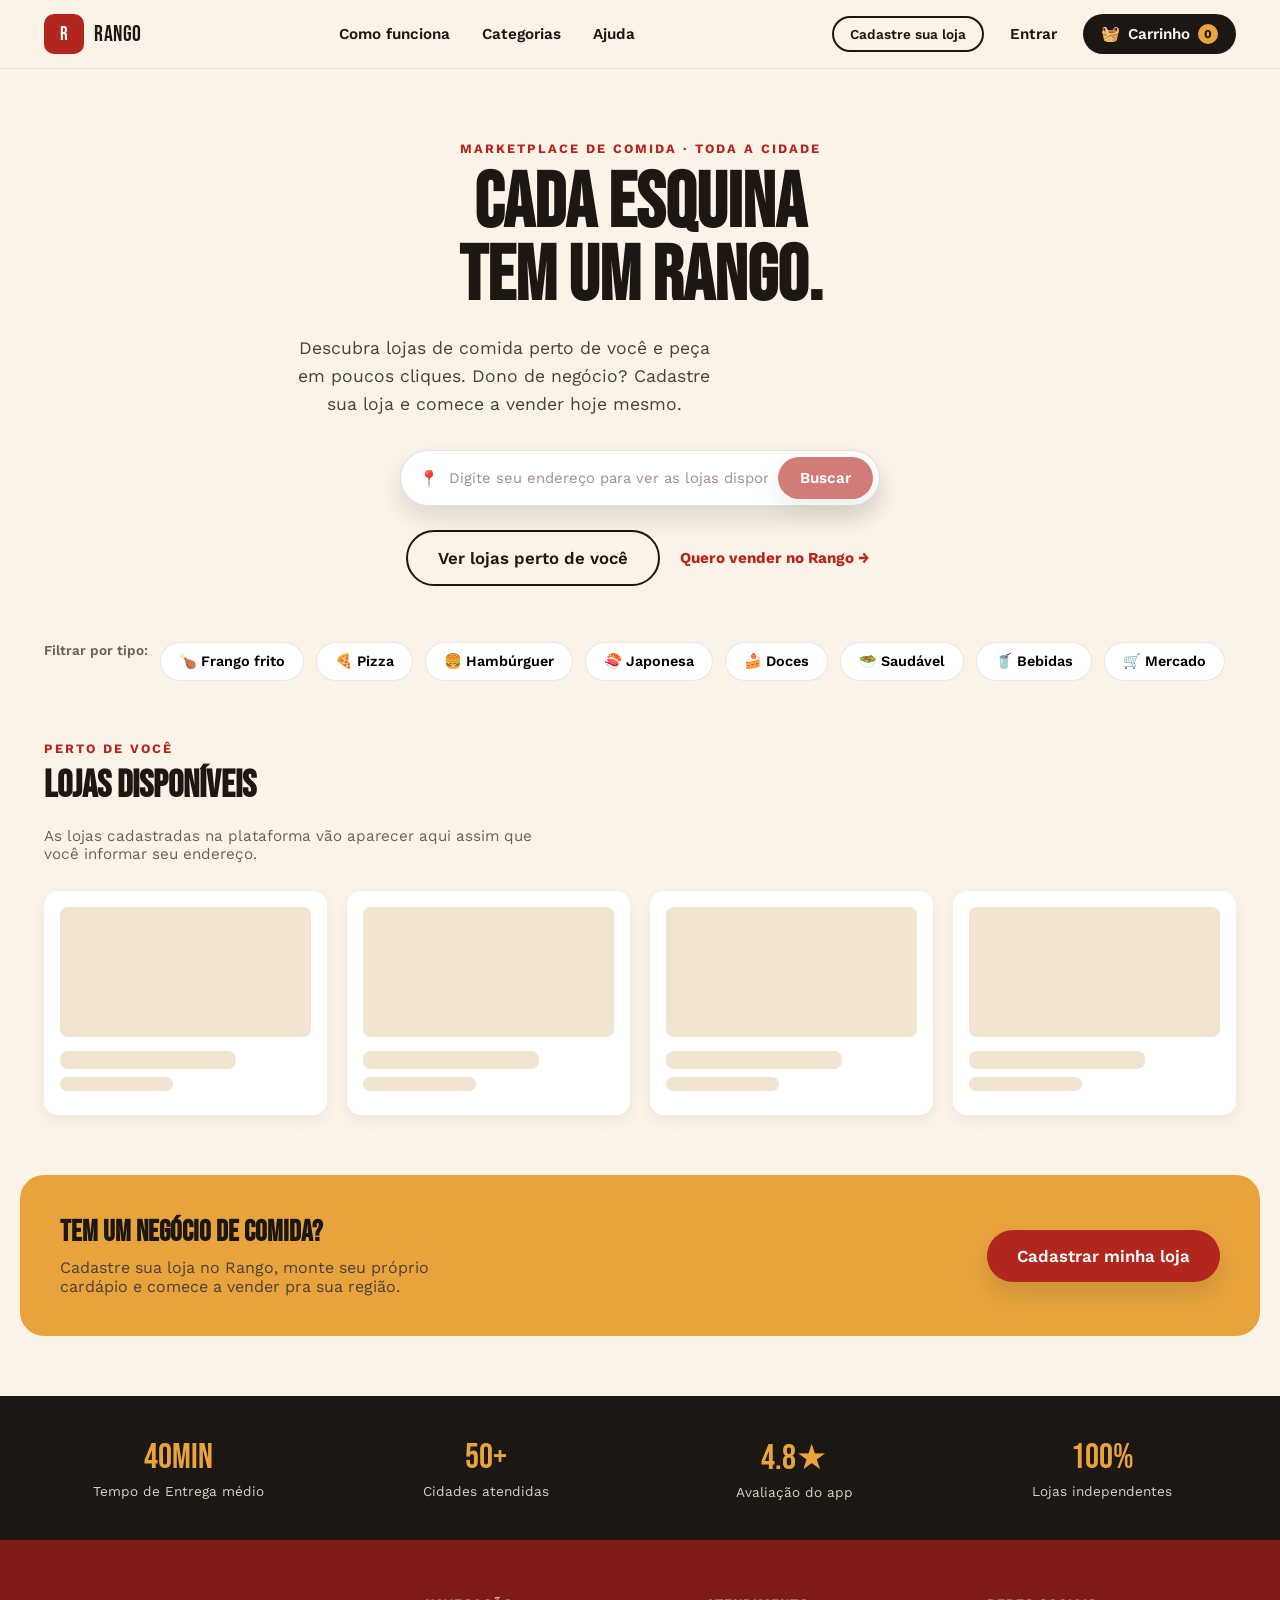
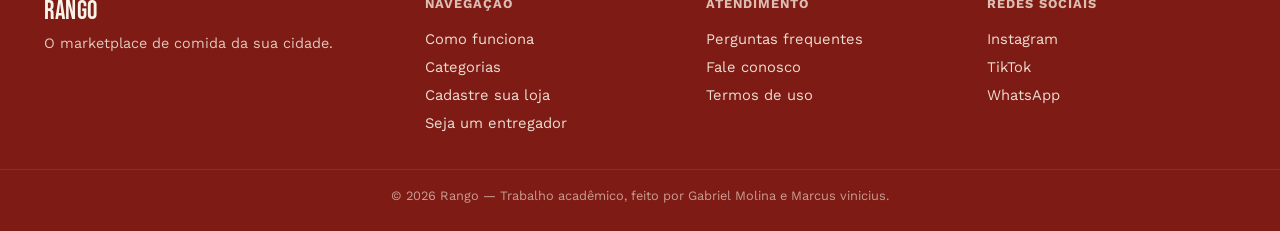
==== index.html @ 224cf286 "Rango é um nome terrivel" ====
<!DOCTYPE html>
<html lang="pt-BR">
<head>
<meta charset="UTF-8">
<meta name="viewport" content="width=device-width, initial-scale=1.0">
<title>Rango | Peça de qualquer loja perto de você</title>
<link rel="preconnect" href="https://fonts.googleapis.com">
<link href="https://fonts.googleapis.com/css2?family=Bebas+Neue&family=Work+Sans:wght@400;500;600;700&display=swap" rel="stylesheet">
<link rel="stylesheet" href="style.css">
</head>
<body>

  <!-- ===================== HEADER ===================== -->
  <header class="header">
    <div class="header__inner">
      <a href="#" class="logo" id="btn-logo">
        <span class="logo__mark">R</span>
        <span class="logo__text">Rango</span>
      </a>

      <nav class="nav" aria-label="Navegação principal">
        <a href="#" class="nav__link" id="btn-como-funciona">Como funciona</a>
        <a href="#" class="nav__link" id="btn-categorias">Categorias</a>
        <a href="#" class="nav__link" id="btn-ajuda">Ajuda</a>
      </nav>

      <div class="header__actions">
        <a href="#" class="btn btn--outline btn--sm" id="btn-cadastrar-loja">Cadastre sua loja</a>
        <button type="button" class="btn btn--ghost" id="btn-login">Entrar</button>
        <button type="button" class="btn btn--cart" id="btn-carrinho">
          <span class="btn__cart-icon" aria-hidden="true">🧺</span>
          Carrinho
          <span class="btn__badge" id="carrinho-contador">0</span>
        </button>
      </div>

      <button type="button" class="hamburger" id="btn-menu-mobile" aria-label="Abrir menu">
        <span></span><span></span><span></span>
      </button>
    </div>
  </header>

  <!-- ===================== HERO ===================== -->
  <main>
    <section class="hero">
      <div class="hero__content">
        <p class="hero__eyebrow">Marketplace de comida · Toda a cidade</p>
        <h1 class="hero__title">CADA ESQUINA<br>TEM UM RANGO.</h1>
        <p class="hero__subtitle">
          Descubra lojas de comida perto de você e peça em poucos cliques.
          Dono de negócio? Cadastre sua loja e comece a vender hoje mesmo.
        </p>

        <form class="hero__search" role="search" onsubmit="return false;">
          <span class="hero__search-icon" aria-hidden="true">📍</span>
          <input
            type="text"
            id="input-endereco"
            class="hero__search-input"
            placeholder="Digite seu endereço para ver as lojas disponíveis"
            disabled
          >
          <button type="button" class="btn btn--primary" id="btn-buscar-endereco" disabled>Buscar</button>
        </form>

        <div class="hero__cta">
          <button type="button" class="btn btn--outline btn--lg" id="btn-ver-lojas">
            Ver lojas perto de você
          </button>
          <a href="#" class="btn btn--text" id="btn-quero-vender">
            Quero vender no Rango →
          </a>
        </div>
      </div>
    </section>

    <!-- ===================== CATEGORIAS ===================== -->
    <section class="categorias">
      <p class="categorias__label">Filtrar por tipo:</p>
      <div class="categorias__lista">
        <button type="button" class="chip" id="cat-frango">🍗 Frango frito</button>
        <button type="button" class="chip" id="cat-pizza">🍕 Pizza</button>
        <button type="button" class="chip" id="cat-hamburguer">🍔 Hambúrguer</button>
        <button type="button" class="chip" id="cat-japonesa">🍣 Japonesa</button>
        <button type="button" class="chip" id="cat-doces">🍰 Doces</button>
        <button type="button" class="chip" id="cat-saudavel">🥗 Saudável</button>
        <button type="button" class="chip" id="cat-bebidas">🥤 Bebidas</button>
        <button type="button" class="chip" id="cat-mercado">🛒 Mercado</button>
      </div>
    </section>

    <!-- ===================== LOJAS (estado dinâmico) ===================== -->
    <section class="lojas">
      <div class="lojas__header">
        <p class="section-eyebrow">Perto de você</p>
        <h2 class="section-title">Lojas disponíveis</h2>
        <p class="lojas__hint">
          As lojas cadastradas na plataforma vão aparecer aqui assim que
          você informar seu endereço.
        </p>
      </div>

      <div class="lojas__grid" id="lista-lojas">
        <!-- Card placeholder 1 (skeleton) -->
        <div class="loja-card loja-card--skeleton" aria-hidden="true">
          <div class="skeleton skeleton--imagem"></div>
          <div class="skeleton skeleton--linha skeleton--titulo"></div>
          <div class="skeleton skeleton--linha skeleton--curta"></div>
        </div>
        <!-- Card placeholder 2 (skeleton) -->
        <div class="loja-card loja-card--skeleton" aria-hidden="true">
          <div class="skeleton skeleton--imagem"></div>
          <div class="skeleton skeleton--linha skeleton--titulo"></div>
          <div class="skeleton skeleton--linha skeleton--curta"></div>
        </div>
        <!-- Card placeholder 3 (skeleton) -->
        <div class="loja-card loja-card--skeleton" aria-hidden="true">
          <div class="skeleton skeleton--imagem"></div>
          <div class="skeleton skeleton--linha skeleton--titulo"></div>
          <div class="skeleton skeleton--linha skeleton--curta"></div>
        </div>
        <!-- Card placeholder 4 (skeleton) -->
        <div class="loja-card loja-card--skeleton" aria-hidden="true">
          <div class="skeleton skeleton--imagem"></div>
          <div class="skeleton skeleton--linha skeleton--titulo"></div>
          <div class="skeleton skeleton--linha skeleton--curta"></div>
        </div>
      </div>
    </section>

    <!-- ===================== CTA VENDEDOR ===================== -->
    <section class="cta-vendedor">
      <div class="cta-vendedor__texto">
        <h2>Tem um negócio de comida?</h2>
        <p>Cadastre sua loja no Rango, monte seu próprio cardápio e comece a vender pra sua região.</p>
      </div>
      <button type="button" class="btn btn--primary btn--lg" id="btn-cadastrar-loja-cta">
        Cadastrar minha loja
      </button>
    </section>

    <!-- ===================== FAIXA DA PLATAFORMA ===================== -->
    <section class="faixa">
      <div class="faixa__item">
        <span class="faixa__num">40min</span>
        <span class="faixa__label">Tempo de Entrega médio</span>
      </div>
      <div class="faixa__item">
        <span class="faixa__num">50+</span>
        <span class="faixa__label">Cidades atendidas</span>
      </div>
      <div class="faixa__item">
        <span class="faixa__num">4.8★</span>
        <span class="faixa__label">Avaliação do app</span>
      </div>
      <div class="faixa__item">
        <span class="faixa__num">100%</span>
        <span class="faixa__label">Lojas independentes</span>
      </div>
    </section>
  </main>

  <!-- ===================== FOOTER ===================== -->
  <footer class="footer">
    <div class="footer__inner">
      <div class="footer__brand">
        <span class="logo__text logo__text--light">Rango</span>
        <p>O marketplace de comida da sua cidade.</p>
      </div>

      <div class="footer__col">
        <h4>Navegação</h4>
        <a href="#" id="footer-como-funciona">Como funciona</a>
        <a href="#" id="footer-categorias">Categorias</a>
        <a href="#" id="footer-cadastrar-loja">Cadastre sua loja</a>
        <a href="#" id="footer-entregador">Seja um entregador</a>
      </div>

      <div class="footer__col">
        <h4>Atendimento</h4>
        <a href="#" id="footer-faq">Perguntas frequentes</a>
        <a href="#" id="footer-contato">Fale conosco</a>
        <a href="#" id="footer-termos">Termos de uso</a>
      </div>

      <div class="footer__col">
        <h4>Redes sociais</h4>
        <a href="#" id="footer-instagram">Instagram</a>
        <a href="#" id="footer-tiktok">TikTok</a>
        <a href="#" id="footer-whatsapp">WhatsApp</a>
      </div>
    </div>
    <p class="footer__copy">© 2026 Rango — Trabalho acadêmico, feito por Gabriel Molina e Marcus vinicius.</p>
  </footer>
</body>
</html>
---- style.css ----
/* =========================================================
   FRANGO REAL — TELA INICIAL
   Tokens de marca
   ========================================================= */
:root{
  --vermelho: #B3261E;
  --vermelho-escuro: #7E1B15;
  --mostarda: #E8A33D;
  --carvao: #1C1712;
  --creme: #FBF3E7;
  --creme-escuro: #F1E4D0;
  --verde: #4A5D3A;
  --branco: #FFFFFF;

  --display: 'Bebas Neue', 'Arial Narrow', sans-serif;
  --corpo: 'Work Sans', 'Segoe UI', sans-serif;

  --radius: 14px;
  --sombra: 0 12px 24px rgba(28,23,18,0.12);
}

*{ box-sizing: border-box; }

html{ scroll-behavior: smooth; }

body{
  margin: 0;
  font-family: var(--corpo);
  background: var(--creme);
  color: var(--carvao);
  -webkit-font-smoothing: antialiased;
}

a{ text-decoration: none; color: inherit; }

button{ font-family: inherit; cursor: pointer; border: none; }

:focus-visible{
  outline: 3px solid var(--mostarda);
  outline-offset: 2px;
}

/* =========================================================
   BOTÕES (todos sem comportamento — só estilo)
   ========================================================= */
.btn{
  display: inline-flex;
  align-items: center;
  gap: 8px;
  padding: 12px 22px;
  border-radius: 999px;
  font-weight: 600;
  font-size: 0.95rem;
  transition: transform .15s ease, box-shadow .15s ease, background .15s ease;
  white-space: nowrap;
}
.btn:hover{ transform: translateY(-2px); }

.btn--primary{ background: var(--vermelho); color: var(--branco); box-shadow: var(--sombra); }
.btn--primary:hover{ background: var(--vermelho-escuro); }

.btn--outline{ background: transparent; color: var(--carvao); border: 2px solid var(--carvao); }
.btn--outline:hover{ background: var(--carvao); color: var(--creme); }

.btn--ghost{ background: transparent; color: var(--carvao); padding: 10px 16px; }
.btn--ghost:hover{ background: var(--creme-escuro); }

.btn--cart{
  background: var(--carvao);
  color: var(--creme);
  padding: 10px 18px;
  position: relative;
}
.btn--cart:hover{ background: #322A22; }

.btn--lg{ padding: 16px 30px; font-size: 1.05rem; }
.btn--sm{ padding: 8px 16px; font-size: 0.85rem; }

.btn__badge{
  background: var(--mostarda);
  color: var(--carvao);
  font-size: 0.75rem;
  font-weight: 700;
  min-width: 20px;
  height: 20px;
  border-radius: 50%;
  display: inline-flex;
  align-items: center;
  justify-content: center;
  padding: 0 4px;
}

/* =========================================================
   HEADER
   ========================================================= */
.header{
  position: sticky;
  top: 0;
  z-index: 50;
  background: var(--creme);
  border-bottom: 1px solid rgba(28,23,18,0.08);
}

.header__inner{
  max-width: 1240px;
  margin: 0 auto;
  padding: 14px 24px;
  display: flex;
  align-items: center;
  gap: 32px;
}

.logo{ display: flex; align-items: center; gap: 10px; }

.logo__mark{
  background: var(--vermelho);
  color: var(--branco);
  font-family: var(--display);
  font-size: 1.2rem;
  letter-spacing: 1px;
  width: 40px;
  height: 40px;
  border-radius: 10px;
  display: flex;
  align-items: center;
  justify-content: center;
}

.logo__text{
  font-family: var(--display);
  font-size: 1.4rem;
  letter-spacing: 0.5px;
  color: var(--carvao);
}
.logo__text strong{ color: var(--vermelho); font-weight: normal; }
.logo__text--light{ color: var(--creme); font-size: 1.6rem; }
.logo__text--light strong{ color: var(--mostarda); }

.nav{
  display: flex;
  align-items: center;
  gap: 28px;
  margin: 0 auto;
}

.nav__link{
  font-weight: 600;
  font-size: 0.95rem;
  color: var(--carvao);
  position: relative;
  padding: 6px 2px;
}
.nav__link::after{
  content: '';
  position: absolute;
  left: 0; bottom: 0;
  width: 0%;
  height: 2px;
  background: var(--vermelho);
  transition: width .2s ease;
}
.nav__link:hover::after{ width: 100%; }

.header__actions{ display: flex; align-items: center; gap: 10px; }

.hamburger{
  display: none;
  flex-direction: column;
  gap: 5px;
  background: transparent;
  padding: 6px;
}
.hamburger span{
  width: 24px;
  height: 2px;
  background: var(--carvao);
  border-radius: 2px;
}

/* =========================================================
   HERO
   ========================================================= */
.hero{
  max-width: 760px;
  margin: 0 auto;
  padding: 72px 24px 48px;
  text-align: center;
}

.hero__eyebrow,
.hero__title,
.hero__subtitle{ text-align: center; }

.hero__search{ margin-left: auto; margin-right: auto; }

.hero__eyebrow{
  text-transform: uppercase;
  letter-spacing: 2px;
  font-size: 0.8rem;
  font-weight: 700;
  color: var(--vermelho);
  margin: 0 0 12px;
}

.hero__title{
  font-family: var(--display);
  font-size: clamp(3.2rem, 6vw, 5.5rem);
  line-height: 0.95;
  margin: 0 0 20px;
  color: var(--carvao);
}

.hero__subtitle{
  font-size: 1.1rem;
  line-height: 1.6;
  color: #4A4038;
  max-width: 440px;
  margin: 0 0 32px;
}

.hero__cta{ display: flex; gap: 14px; flex-wrap: wrap; justify-content: center; }

/* =========================================================
   CATEGORIAS (chips)
   ========================================================= */
.categorias{
  max-width: 1240px;
  margin: 0 auto;
  padding: 8px 24px 40px;
  display: flex;
  gap: 12px;
  flex-wrap: wrap;
}

.chip{
  background: var(--branco);
  border: 1px solid rgba(28,23,18,0.1);
  padding: 10px 18px;
  border-radius: 999px;
  font-weight: 600;
  font-size: 0.9rem;
  transition: background .15s ease, border-color .15s ease;
}
.chip:hover{ background: var(--creme-escuro); border-color: var(--vermelho); }

/* =========================================================
   DESTAQUES / CARDS
   ========================================================= */
.destaques{
  max-width: 1240px;
  margin: 0 auto;
  padding: 20px 24px 60px;
}

.section-eyebrow{
  text-transform: uppercase;
  letter-spacing: 2px;
  font-size: 0.8rem;
  font-weight: 700;
  color: var(--vermelho);
  margin: 0 0 6px;
}

.section-title{
  font-family: var(--display);
  font-size: 2.4rem;
  margin: 0 0 28px;
}

.cards{
  display: grid;
  grid-template-columns: repeat(4, 1fr);
  gap: 20px;
}

.card{
  background: var(--branco);
  border-radius: var(--radius);
  padding: 18px;
  position: relative;
  box-shadow: 0 6px 16px rgba(28,23,18,0.06);
  display: flex;
  flex-direction: column;
}

.card__tag{
  position: absolute;
  top: 14px;
  left: 14px;
  background: var(--carvao);
  color: var(--creme);
  font-size: 0.7rem;
  font-weight: 700;
  text-transform: uppercase;
  letter-spacing: 0.5px;
  padding: 5px 10px;
  border-radius: 6px;
  transform: rotate(-4deg);
  z-index: 2;
}
.card__tag--promo{ background: var(--vermelho); }

.card__image{
  height: 150px;
  border-radius: 10px;
  margin-bottom: 14px;
  background-size: cover;
  background-position: center;
}
.card__image--balde{ background: radial-gradient(circle at 30% 30%, var(--mostarda), var(--vermelho) 70%); }
.card__image--combo{ background: radial-gradient(circle at 60% 40%, #F5C877, var(--vermelho-escuro) 75%); }
.card__image--sanduiche{ background: radial-gradient(circle at 40% 50%, #F0B25E, var(--carvao) 85%); }
.card__image--acompanhamento{ background: radial-gradient(circle at 50% 40%, #FFE3A8, var(--verde) 85%); }

.card__title{
  font-family: var(--display);
  font-size: 1.25rem;
  letter-spacing: 0.3px;
  margin: 0 0 6px;
}

.card__desc{
  font-size: 0.88rem;
  color: #5A4F45;
  line-height: 1.5;
  margin: 0 0 16px;
  flex-grow: 1;
}

.card__footer{
  display: flex;
  align-items: center;
  justify-content: space-between;
}

.price{
  font-family: var(--display);
  font-size: 1.5rem;
  color: var(--vermelho);
}
.price small{ font-size: 0.9rem; }

/* =========================================================
   FAIXA DE CONFIANÇA
   ========================================================= */
.faixa{
  background: var(--carvao);
  color: var(--creme);
  display: grid;
  grid-template-columns: repeat(4, 1fr);
  text-align: center;
  padding: 40px 24px;
}

.faixa__item{ display: flex; flex-direction: column; gap: 4px; }

.faixa__num{
  font-family: var(--display);
  font-size: 2.2rem;
  color: var(--mostarda);
}

.faixa__label{
  font-size: 0.85rem;
  opacity: 0.85;
}

/* =========================================================
   FOOTER
   ========================================================= */
.footer{ background: var(--vermelho-escuro); color: var(--creme); }

.footer__inner{
  max-width: 1240px;
  margin: 0 auto;
  padding: 56px 24px 32px;
  display: grid;
  grid-template-columns: 1.4fr 1fr 1fr 1fr;
  gap: 32px;
}

.footer__brand p{ opacity: 0.8; margin-top: 8px; font-size: 0.9rem; }

.footer__col h4{
  text-transform: uppercase;
  font-size: 0.8rem;
  letter-spacing: 1px;
  opacity: 0.75;
  margin: 0 0 14px;
}

.footer__col a{
  display: block;
  font-size: 0.92rem;
  padding: 5px 0;
  opacity: 0.9;
}
.footer__col a:hover{ opacity: 1; text-decoration: underline; }

.footer__copy{
  text-align: center;
  font-size: 0.8rem;
  opacity: 0.6;
  padding: 18px 24px 28px;
  margin: 0;
  border-top: 1px solid rgba(251,243,231,0.15);
}

/* =========================================================
   RESPONSIVO
   ========================================================= */
@media (max-width: 900px){
  .nav, .header__actions{ display: none; }
  .hamburger{ display: flex; }

  .hero{ grid-template-columns: 1fr; text-align: center; }
  .hero__subtitle{ margin-left: auto; margin-right: auto; }
  .hero__cta{ justify-content: center; }

  .cards{ grid-template-columns: repeat(2, 1fr); }
  .faixa{ grid-template-columns: repeat(2, 1fr); gap: 24px; }
  .footer__inner{ grid-template-columns: 1fr 1fr; }
}

@media (max-width: 520px){
  .cards{ grid-template-columns: 1fr; }
  .footer__inner{ grid-template-columns: 1fr; }
}

@media (prefers-reduced-motion: reduce){
  *{ transition: none !important; scroll-behavior: auto !important; }
}

/* =========================================================
   ATUALIZAÇÃO — VERSÃO MARKETPLACE (sem produtos fixos)
   ========================================================= */

.btn--text{
  background: transparent;
  color: var(--vermelho);
  padding: 12px 6px;
  font-weight: 700;
}
.btn--text:hover{ text-decoration: underline; transform: none; }

/* Busca de endereço no hero */
.hero__search{
  display: flex;
  align-items: center;
  gap: 10px;
  background: var(--branco);
  border: 1px solid rgba(28,23,18,0.12);
  border-radius: 999px;
  padding: 6px 6px 6px 18px;
  max-width: 480px;
  margin-bottom: 24px;
  box-shadow: var(--sombra);
}
.hero__search-icon{ font-size: 1rem; }
.hero__search-input{
  flex: 1;
  border: none;
  outline: none;
  font-family: var(--corpo);
  font-size: 0.92rem;
  padding: 10px 0;
  background: transparent;
  color: var(--carvao);
}
.hero__search-input::placeholder{ color: #9C8F80; }
.hero__search-input:disabled{ cursor: not-allowed; }
.hero__search .btn:disabled{ opacity: 0.6; cursor: not-allowed; }
.hero__search .btn:disabled:hover{ transform: none; background: var(--vermelho); }

/* Categorias com legenda */
.categorias__label{
  font-size: 0.85rem;
  font-weight: 600;
  color: #6B5F52;
  margin: 0 0 12px;
}
.categorias__lista{ display: flex; gap: 12px; flex-wrap: wrap; }

/* Seção de lojas */
.lojas{
  max-width: 1240px;
  margin: 0 auto;
  padding: 20px 24px 60px;
}
.lojas__hint{
  font-size: 0.95rem;
  color: #6B5F52;
  margin: -10px 0 28px;
  max-width: 520px;
}

.lojas__grid{
  display: grid;
  grid-template-columns: repeat(4, 1fr);
  gap: 20px;
}

/* Card de loja — estado esqueleto (nenhuma loja cadastrada ainda) */
.loja-card{
  background: var(--branco);
  border-radius: var(--radius);
  padding: 16px;
  box-shadow: 0 6px 16px rgba(28,23,18,0.06);
}

.skeleton{
  background: linear-gradient(90deg, var(--creme-escuro) 25%, #E9DCC6 37%, var(--creme-escuro) 63%);
  background-size: 400% 100%;
  animation: shimmer 2.2s ease infinite;
  border-radius: 8px;
}
.skeleton--imagem{ height: 130px; margin-bottom: 14px; }
.skeleton--linha{ height: 14px; margin-bottom: 8px; }
.skeleton--titulo{ width: 70%; height: 18px; }
.skeleton--curta{ width: 45%; }

@keyframes shimmer{
  0%{ background-position: 100% 0; }
  100%{ background-position: -100% 0; }
}

/* CTA para quem quer vender */
.cta-vendedor{
  max-width: 1240px;
  margin: 0 auto 60px;
  padding: 40px;
  background: var(--mostarda);
  border-radius: 24px;
  display: flex;
  align-items: center;
  justify-content: space-between;
  gap: 24px;
  flex-wrap: wrap;
}
.cta-vendedor__texto h2{
  font-family: var(--display);
  font-size: 1.8rem;
  margin: 0 0 8px;
  color: var(--carvao);
}
.cta-vendedor__texto p{
  margin: 0;
  color: #4A4038;
  max-width: 420px;
}

@media (max-width: 900px){
  .lojas__grid{ grid-template-columns: repeat(2, 1fr); }
  .cta-vendedor{ flex-direction: column; text-align: center; }
}
@media (max-width: 520px){
  .lojas__grid{ grid-template-columns: 1fr; }
}
@media (prefers-reduced-motion: reduce){
  .skeleton{ animation: none; }
}
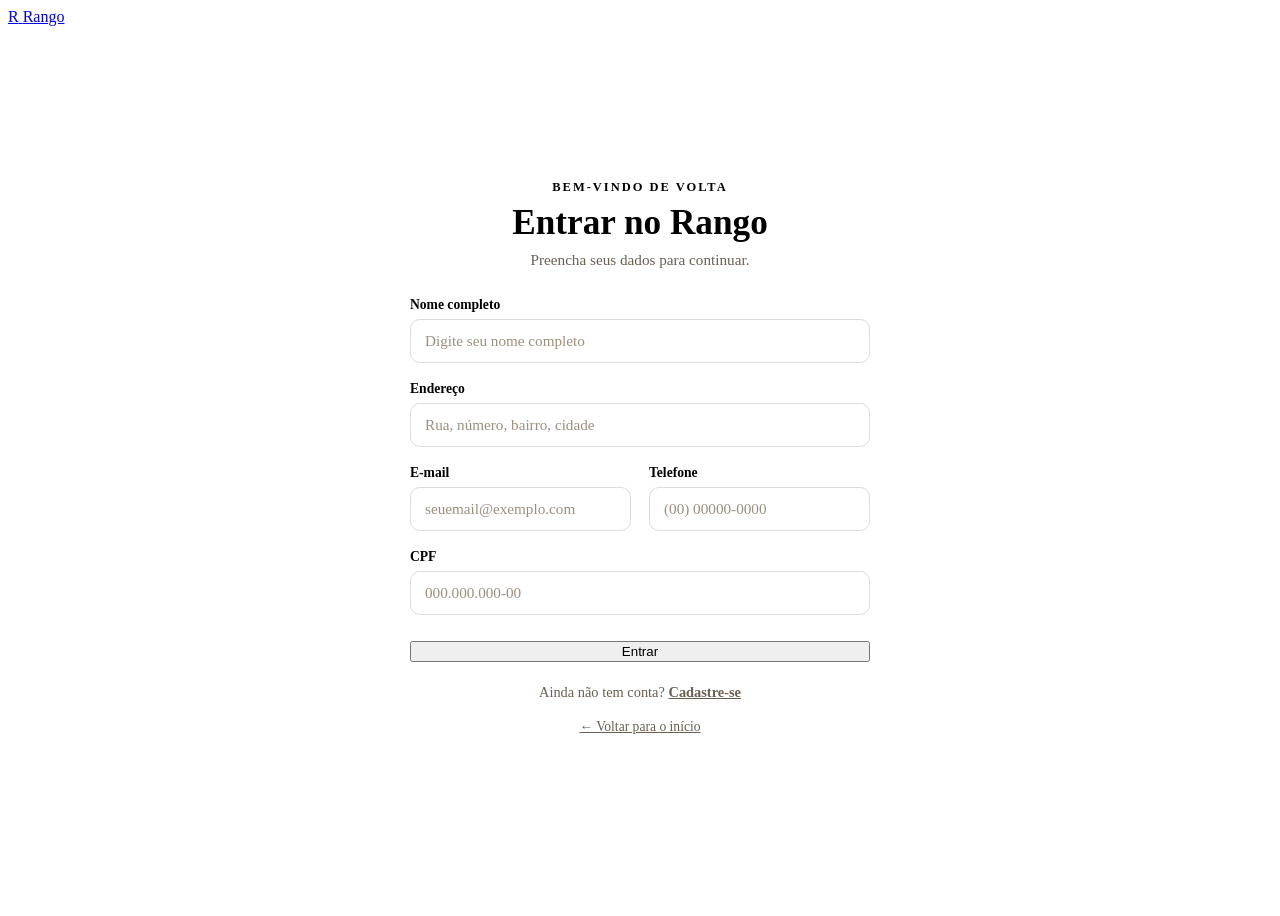
==== commit ef80f17d: "login html" ====
--- a/index.html
+++ b/index.html
@@ -3,194 +3,113 @@
 <head>
 <meta charset="UTF-8">
 <meta name="viewport" content="width=device-width, initial-scale=1.0">
-<title>Rango | Peça de qualquer loja perto de você</title>
+<title>Entrar | Rango</title>
 <link rel="preconnect" href="https://fonts.googleapis.com">
 <link href="https://fonts.googleapis.com/css2?family=Bebas+Neue&family=Work+Sans:wght@400;500;600;700&display=swap" rel="stylesheet">
 <link rel="stylesheet" href="style.css">
+<link rel="stylesheet" href="Login-style.css">
 </head>
-<body>
+<body class="login-body">
 
-  <!-- ===================== HEADER ===================== -->
+  <!-- ===================== HEADER SIMPLES ===================== -->
   <header class="header">
     <div class="header__inner">
-      <a href="#" class="logo" id="btn-logo">
+      <a href="index.html" class="logo" id="btn-logo">
         <span class="logo__mark">R</span>
         <span class="logo__text">Rango</span>
       </a>
-
-      <nav class="nav" aria-label="Navegação principal">
-        <a href="#" class="nav__link" id="btn-como-funciona">Como funciona</a>
-        <a href="#" class="nav__link" id="btn-categorias">Categorias</a>
-        <a href="#" class="nav__link" id="btn-ajuda">Ajuda</a>
-      </nav>
-
-      <div class="header__actions">
-        <a href="#" class="btn btn--outline btn--sm" id="btn-cadastrar-loja">Cadastre sua loja</a>
-        <button type="button" class="btn btn--ghost" id="btn-login">Entrar</button>
-        <button type="button" class="btn btn--cart" id="btn-carrinho">
-          <span class="btn__cart-icon" aria-hidden="true">🧺</span>
-          Carrinho
-          <span class="btn__badge" id="carrinho-contador">0</span>
-        </button>
-      </div>
-
-      <button type="button" class="hamburger" id="btn-menu-mobile" aria-label="Abrir menu">
-        <span></span><span></span><span></span>
-      </button>
     </div>
   </header>
 
-  <!-- ===================== HERO ===================== -->
-  <main>
-    <section class="hero">
-      <div class="hero__content">
-        <p class="hero__eyebrow">Marketplace de comida · Toda a cidade</p>
-        <h1 class="hero__title">CADA ESQUINA<br>TEM UM RANGO.</h1>
-        <p class="hero__subtitle">
-          Descubra lojas de comida perto de você e peça em poucos cliques.
-          Dono de negócio? Cadastre sua loja e comece a vender hoje mesmo.
-        </p>
+  <!-- ===================== LOGIN ===================== -->
+  <main class="login-main">
+    <section class="login-card">
+      <p class="login-card__eyebrow">Bem-vindo de volta</p>
+      <h1 class="login-card__title">Entrar no Rango</h1>
+      <p class="login-card__subtitle">Preencha seus dados para continuar.</p>
 
-        <form class="hero__search" role="search" onsubmit="return false;">
-          <span class="hero__search-icon" aria-hidden="true">📍</span>
+      <form class="login-form" id="form-login" action="#" method="get">
+
+        <div class="login-form__group">
+          <label for="input-nome">Nome completo</label>
+          <input
+            type="text"
+            id="input-nome"
+            name="nome"
+            placeholder="Digite seu nome completo"
+            autocomplete="name"
+          >
+        </div>
+
+        <div class="login-form__group">
+          <label for="input-endereco">Endereço</label>
           <input
             type="text"
             id="input-endereco"
-            class="hero__search-input"
-            placeholder="Digite seu endereço para ver as lojas disponíveis"
-            disabled
+            name="endereco"
+            placeholder="Rua, número, bairro, cidade"
+            autocomplete="street-address"
           >
-          <button type="button" class="btn btn--primary" id="btn-buscar-endereco" disabled>Buscar</button>
-        </form>
+        </div>
 
-        <div class="hero__cta">
-          <button type="button" class="btn btn--outline btn--lg" id="btn-ver-lojas">
-            Ver lojas perto de você
-          </button>
-          <a href="#" class="btn btn--text" id="btn-quero-vender">
-            Quero vender no Rango →
-          </a>
+        <div class="login-form__row">
+          <div class="login-form__group">
+            <label for="input-email">E-mail</label>
+            <input
+              type="email"
+              id="input-email"
+              name="email"
+              placeholder="seuemail@exemplo.com"
+              autocomplete="email"
+            >
+          </div>
+
+          <div class="login-form__group">
+            <label for="input-telefone">Telefone</label>
+            <input
+              type="tel"
+              id="input-telefone"
+              name="telefone"
+              placeholder="(00) 00000-0000"
+              autocomplete="tel"
+            >
+          </div>
         </div>
-      </div>
-    </section>
 
-    <!-- ===================== CATEGORIAS ===================== -->
-    <section class="categorias">
-      <p class="categorias__label">Filtrar por tipo:</p>
-      <div class="categorias__lista">
-        <button type="button" class="chip" id="cat-frango">🍗 Frango frito</button>
-        <button type="button" class="chip" id="cat-pizza">🍕 Pizza</button>
-        <button type="button" class="chip" id="cat-hamburguer">🍔 Hambúrguer</button>
-        <button type="button" class="chip" id="cat-japonesa">🍣 Japonesa</button>
-        <button type="button" class="chip" id="cat-doces">🍰 Doces</button>
-        <button type="button" class="chip" id="cat-saudavel">🥗 Saudável</button>
-        <button type="button" class="chip" id="cat-bebidas">🥤 Bebidas</button>
-        <button type="button" class="chip" id="cat-mercado">🛒 Mercado</button>
-      </div>
-    </section>
+        <div class="login-form__group">
+          <label for="input-cpf">CPF</label>
+          <input
+            type="text"
+            id="input-cpf"
+            name="cpf"
+            placeholder="000.000.000-00"
+            inputmode="numeric"
+            maxlength="14"
+            autocomplete="off"
+          >
+        </div>
 
-    <!-- ===================== LOJAS (estado dinâmico) ===================== -->
-    <section class="lojas">
-      <div class="lojas__header">
-        <p class="section-eyebrow">Perto de você</p>
-        <h2 class="section-title">Lojas disponíveis</h2>
-        <p class="lojas__hint">
-          As lojas cadastradas na plataforma vão aparecer aqui assim que
-          você informar seu endereço.
-        </p>
-      </div>
+        <button type="submit" class="btn btn--primary btn--lg login-form__submit" id="btn-login-submit">
+          Entrar
+        </button>
 
-      <div class="lojas__grid" id="lista-lojas">
-        <!-- Card placeholder 1 (skeleton) -->
-        <div class="loja-card loja-card--skeleton" aria-hidden="true">
-          <div class="skeleton skeleton--imagem"></div>
-          <div class="skeleton skeleton--linha skeleton--titulo"></div>
-          <div class="skeleton skeleton--linha skeleton--curta"></div>
-        </div>
-        <!-- Card placeholder 2 (skeleton) -->
-        <div class="loja-card loja-card--skeleton" aria-hidden="true">
-          <div class="skeleton skeleton--imagem"></div>
-          <div class="skeleton skeleton--linha skeleton--titulo"></div>
-          <div class="skeleton skeleton--linha skeleton--curta"></div>
-        </div>
-        <!-- Card placeholder 3 (skeleton) -->
-        <div class="loja-card loja-card--skeleton" aria-hidden="true">
-          <div class="skeleton skeleton--imagem"></div>
-          <div class="skeleton skeleton--linha skeleton--titulo"></div>
-          <div class="skeleton skeleton--linha skeleton--curta"></div>
-        </div>
-        <!-- Card placeholder 4 (skeleton) -->
-        <div class="loja-card loja-card--skeleton" aria-hidden="true">
-          <div class="skeleton skeleton--imagem"></div>
-          <div class="skeleton skeleton--linha skeleton--titulo"></div>
-          <div class="skeleton skeleton--linha skeleton--curta"></div>
-        </div>
-      </div>
-    </section>
+      </form>
 
-    <!-- ===================== CTA VENDEDOR ===================== -->
-    <section class="cta-vendedor">
-      <div class="cta-vendedor__texto">
-        <h2>Tem um negócio de comida?</h2>
-        <p>Cadastre sua loja no Rango, monte seu próprio cardápio e comece a vender pra sua região.</p>
-      </div>
-      <button type="button" class="btn btn--primary btn--lg" id="btn-cadastrar-loja-cta">
-        Cadastrar minha loja
-      </button>
-    </section>
+      <p class="login-card__footer">
+        Ainda não tem conta?
+        <a href="#" id="link-cadastro">Cadastre-se</a>
+      </p>
 
-    <!-- ===================== FAIXA DA PLATAFORMA ===================== -->
-    <section class="faixa">
-      <div class="faixa__item">
-        <span class="faixa__num">40min</span>
-        <span class="faixa__label">Tempo de Entrega médio</span>
-      </div>
-      <div class="faixa__item">
-        <span class="faixa__num">50+</span>
-        <span class="faixa__label">Cidades atendidas</span>
-      </div>
-      <div class="faixa__item">
-        <span class="faixa__num">4.8★</span>
-        <span class="faixa__label">Avaliação do app</span>
-      </div>
-      <div class="faixa__item">
-        <span class="faixa__num">100%</span>
-        <span class="faixa__label">Lojas independentes</span>
-      </div>
+      <a href="index.html" class="login-card__voltar" id="link-voltar">← Voltar para o início</a>
     </section>
   </main>
 
-  <!-- ===================== FOOTER ===================== -->
-  <footer class="footer">
-    <div class="footer__inner">
-      <div class="footer__brand">
-        <span class="logo__text logo__text--light">Rango</span>
-        <p>O marketplace de comida da sua cidade.</p>
-      </div>
-
-      <div class="footer__col">
-        <h4>Navegação</h4>
-        <a href="#" id="footer-como-funciona">Como funciona</a>
-        <a href="#" id="footer-categorias">Categorias</a>
-        <a href="#" id="footer-cadastrar-loja">Cadastre sua loja</a>
-        <a href="#" id="footer-entregador">Seja um entregador</a>
-      </div>
-
-      <div class="footer__col">
-        <h4>Atendimento</h4>
-        <a href="#" id="footer-faq">Perguntas frequentes</a>
-        <a href="#" id="footer-contato">Fale conosco</a>
-        <a href="#" id="footer-termos">Termos de uso</a>
-      </div>
-
-      <div class="footer__col">
-        <h4>Redes sociais</h4>
-        <a href="#" id="footer-instagram">Instagram</a>
-        <a href="#" id="footer-tiktok">TikTok</a>
-        <a href="#" id="footer-whatsapp">WhatsApp</a>
-      </div>
-    </div>
-    <p class="footer__copy">© 2026 Rango — Trabalho acadêmico, feito por Gabriel Molina e Marcus vinicius.</p>
-  </footer>
+  <!--
+    OBS
+    Nenhum <script> foi incluído. O VINIMIL ainda precisa:
+    - Validar os campos (nome, endereço, email, telefone, cpf)
+    - Tratar o envio do #form-login (hoje o botão #btn-login-submit não faz nada real)
+    - Ligar os links #link-cadastro e #link-voltar caso precise de comportamento extra
+  -->
 </body>
-</html>+</html>
--- a/style.css
+++ b/style.css
@@ -1,561 +1,123 @@
-/* =========================================================
-   FRANGO REAL — TELA INICIAL
-   Tokens de marca
-   ========================================================= */
-:root{
-  --vermelho: #B3261E;
-  --vermelho-escuro: #7E1B15;
-  --mostarda: #E8A33D;
-  --carvao: #1C1712;
-  --creme: #FBF3E7;
-  --creme-escuro: #F1E4D0;
-  --verde: #4A5D3A;
-  --branco: #FFFFFF;
-
-  --display: 'Bebas Neue', 'Arial Narrow', sans-serif;
-  --corpo: 'Work Sans', 'Segoe UI', sans-serif;
-
-  --radius: 14px;
-  --sombra: 0 12px 24px rgba(28,23,18,0.12);
-}
-
-*{ box-sizing: border-box; }
-
-html{ scroll-behavior: smooth; }
-
-body{
-  margin: 0;
-  font-family: var(--corpo);
-  background: var(--creme);
-  color: var(--carvao);
-  -webkit-font-smoothing: antialiased;
-}
-
-a{ text-decoration: none; color: inherit; }
-
-button{ font-family: inherit; cursor: pointer; border: none; }
-
-:focus-visible{
-  outline: 3px solid var(--mostarda);
-  outline-offset: 2px;
-}
-
-/* =========================================================
-   BOTÕES (todos sem comportamento — só estilo)
-   ========================================================= */
-.btn{
-  display: inline-flex;
-  align-items: center;
-  gap: 8px;
-  padding: 12px 22px;
-  border-radius: 999px;
-  font-weight: 600;
-  font-size: 0.95rem;
-  transition: transform .15s ease, box-shadow .15s ease, background .15s ease;
-  white-space: nowrap;
-}
-.btn:hover{ transform: translateY(-2px); }
-
-.btn--primary{ background: var(--vermelho); color: var(--branco); box-shadow: var(--sombra); }
-.btn--primary:hover{ background: var(--vermelho-escuro); }
-
-.btn--outline{ background: transparent; color: var(--carvao); border: 2px solid var(--carvao); }
-.btn--outline:hover{ background: var(--carvao); color: var(--creme); }
-
-.btn--ghost{ background: transparent; color: var(--carvao); padding: 10px 16px; }
-.btn--ghost:hover{ background: var(--creme-escuro); }
-
-.btn--cart{
-  background: var(--carvao);
-  color: var(--creme);
-  padding: 10px 18px;
-  position: relative;
-}
-.btn--cart:hover{ background: #322A22; }
-
-.btn--lg{ padding: 16px 30px; font-size: 1.05rem; }
-.btn--sm{ padding: 8px 16px; font-size: 0.85rem; }
-
-.btn__badge{
-  background: var(--mostarda);
-  color: var(--carvao);
-  font-size: 0.75rem;
-  font-weight: 700;
-  min-width: 20px;
-  height: 20px;
-  border-radius: 50%;
-  display: inline-flex;
-  align-items: center;
-  justify-content: center;
-  padding: 0 4px;
-}
-
-/* =========================================================
-   HEADER
-   ========================================================= */
-.header{
-  position: sticky;
-  top: 0;
-  z-index: 50;
-  background: var(--creme);
-  border-bottom: 1px solid rgba(28,23,18,0.08);
-}
-
-.header__inner{
-  max-width: 1240px;
-  margin: 0 auto;
-  padding: 14px 24px;
-  display: flex;
-  align-items: center;
-  gap: 32px;
-}
-
-.logo{ display: flex; align-items: center; gap: 10px; }
-
-.logo__mark{
-  background: var(--vermelho);
-  color: var(--branco);
-  font-family: var(--display);
-  font-size: 1.2rem;
-  letter-spacing: 1px;
-  width: 40px;
-  height: 40px;
-  border-radius: 10px;
-  display: flex;
-  align-items: center;
-  justify-content: center;
-}
-
-.logo__text{
-  font-family: var(--display);
-  font-size: 1.4rem;
-  letter-spacing: 0.5px;
-  color: var(--carvao);
-}
-.logo__text strong{ color: var(--vermelho); font-weight: normal; }
-.logo__text--light{ color: var(--creme); font-size: 1.6rem; }
-.logo__text--light strong{ color: var(--mostarda); }
-
-.nav{
-  display: flex;
-  align-items: center;
-  gap: 28px;
-  margin: 0 auto;
-}
-
-.nav__link{
-  font-weight: 600;
-  font-size: 0.95rem;
-  color: var(--carvao);
-  position: relative;
-  padding: 6px 2px;
-}
-.nav__link::after{
-  content: '';
-  position: absolute;
-  left: 0; bottom: 0;
-  width: 0%;
-  height: 2px;
-  background: var(--vermelho);
-  transition: width .2s ease;
-}
-.nav__link:hover::after{ width: 100%; }
-
-.header__actions{ display: flex; align-items: center; gap: 10px; }
-
-.hamburger{
-  display: none;
-  flex-direction: column;
-  gap: 5px;
-  background: transparent;
-  padding: 6px;
-}
-.hamburger span{
-  width: 24px;
-  height: 2px;
-  background: var(--carvao);
-  border-radius: 2px;
-}
-
-/* =========================================================
-   HERO
-   ========================================================= */
-.hero{
-  max-width: 760px;
-  margin: 0 auto;
-  padding: 72px 24px 48px;
-  text-align: center;
-}
-
-.hero__eyebrow,
-.hero__title,
-.hero__subtitle{ text-align: center; }
-
-.hero__search{ margin-left: auto; margin-right: auto; }
-
-.hero__eyebrow{
-  text-transform: uppercase;
-  letter-spacing: 2px;
-  font-size: 0.8rem;
-  font-weight: 700;
-  color: var(--vermelho);
-  margin: 0 0 12px;
-}
-
-.hero__title{
-  font-family: var(--display);
-  font-size: clamp(3.2rem, 6vw, 5.5rem);
-  line-height: 0.95;
-  margin: 0 0 20px;
-  color: var(--carvao);
-}
-
-.hero__subtitle{
-  font-size: 1.1rem;
-  line-height: 1.6;
-  color: #4A4038;
-  max-width: 440px;
-  margin: 0 0 32px;
-}
-
-.hero__cta{ display: flex; gap: 14px; flex-wrap: wrap; justify-content: center; }
-
-/* =========================================================
-   CATEGORIAS (chips)
-   ========================================================= */
-.categorias{
-  max-width: 1240px;
-  margin: 0 auto;
-  padding: 8px 24px 40px;
-  display: flex;
-  gap: 12px;
-  flex-wrap: wrap;
-}
-
-.chip{
-  background: var(--branco);
-  border: 1px solid rgba(28,23,18,0.1);
-  padding: 10px 18px;
-  border-radius: 999px;
-  font-weight: 600;
-  font-size: 0.9rem;
-  transition: background .15s ease, border-color .15s ease;
-}
-.chip:hover{ background: var(--creme-escuro); border-color: var(--vermelho); }
-
-/* =========================================================
-   DESTAQUES / CARDS
-   ========================================================= */
-.destaques{
-  max-width: 1240px;
-  margin: 0 auto;
-  padding: 20px 24px 60px;
-}
-
-.section-eyebrow{
-  text-transform: uppercase;
-  letter-spacing: 2px;
-  font-size: 0.8rem;
-  font-weight: 700;
-  color: var(--vermelho);
-  margin: 0 0 6px;
-}
-
-.section-title{
-  font-family: var(--display);
-  font-size: 2.4rem;
-  margin: 0 0 28px;
-}
-
-.cards{
-  display: grid;
-  grid-template-columns: repeat(4, 1fr);
-  gap: 20px;
-}
-
-.card{
-  background: var(--branco);
-  border-radius: var(--radius);
-  padding: 18px;
-  position: relative;
-  box-shadow: 0 6px 16px rgba(28,23,18,0.06);
+.login-body{
+  min-height: 100vh;
   display: flex;
   flex-direction: column;
 }
 
-.card__tag{
-  position: absolute;
-  top: 14px;
-  left: 14px;
-  background: var(--carvao);
-  color: var(--creme);
-  font-size: 0.7rem;
-  font-weight: 700;
-  text-transform: uppercase;
-  letter-spacing: 0.5px;
-  padding: 5px 10px;
-  border-radius: 6px;
-  transform: rotate(-4deg);
-  z-index: 2;
-}
-.card__tag--promo{ background: var(--vermelho); }
-
-.card__image{
-  height: 150px;
-  border-radius: 10px;
-  margin-bottom: 14px;
-  background-size: cover;
-  background-position: center;
-}
-.card__image--balde{ background: radial-gradient(circle at 30% 30%, var(--mostarda), var(--vermelho) 70%); }
-.card__image--combo{ background: radial-gradient(circle at 60% 40%, #F5C877, var(--vermelho-escuro) 75%); }
-.card__image--sanduiche{ background: radial-gradient(circle at 40% 50%, #F0B25E, var(--carvao) 85%); }
-.card__image--acompanhamento{ background: radial-gradient(circle at 50% 40%, #FFE3A8, var(--verde) 85%); }
-
-.card__title{
-  font-family: var(--display);
-  font-size: 1.25rem;
-  letter-spacing: 0.3px;
-  margin: 0 0 6px;
+.login-main{
+  flex: 1;
+  display: flex;
+  align-items: center;
+  justify-content: center;
+  padding: 40px 24px 60px;
 }
 
-.card__desc{
-  font-size: 0.88rem;
-  color: #5A4F45;
-  line-height: 1.5;
-  margin: 0 0 16px;
-  flex-grow: 1;
+.login-card{
+  width: 100%;
+  max-width: 460px;
+  background: var(--branco);
+  border-radius: 20px;
+  padding: 40px 36px;
+  box-shadow: var(--sombra);
 }
 
-.card__footer{
-  display: flex;
-  align-items: center;
-  justify-content: space-between;
+.login-card__eyebrow{
+  text-transform: uppercase;
+  letter-spacing: 2px;
+  font-size: 0.78rem;
+  font-weight: 700;
+  color: var(--vermelho);
+  margin: 0 0 8px;
+  text-align: center;
 }
 
-.price{
+.login-card__title{
   font-family: var(--display);
-  font-size: 1.5rem;
-  color: var(--vermelho);
-}
-.price small{ font-size: 0.9rem; }
-
-/* =========================================================
-   FAIXA DE CONFIANÇA
-   ========================================================= */
-.faixa{
-  background: var(--carvao);
-  color: var(--creme);
-  display: grid;
-  grid-template-columns: repeat(4, 1fr);
+  font-size: 2.2rem;
+  margin: 0 0 8px;
   text-align: center;
-  padding: 40px 24px;
 }
 
-.faixa__item{ display: flex; flex-direction: column; gap: 4px; }
-
-.faixa__num{
-  font-family: var(--display);
-  font-size: 2.2rem;
-  color: var(--mostarda);
+.login-card__subtitle{
+  font-size: 0.95rem;
+  color: #6B5F52;
+  text-align: center;
+  margin: 0 0 28px;
 }
 
-.faixa__label{
-  font-size: 0.85rem;
-  opacity: 0.85;
+.login-form{
+  display: flex;
+  flex-direction: column;
+  gap: 18px;
 }
 
-/* =========================================================
-   FOOTER
-   ========================================================= */
-.footer{ background: var(--vermelho-escuro); color: var(--creme); }
-
-.footer__inner{
-  max-width: 1240px;
-  margin: 0 auto;
-  padding: 56px 24px 32px;
+.login-form__row{
   display: grid;
-  grid-template-columns: 1.4fr 1fr 1fr 1fr;
-  gap: 32px;
+  grid-template-columns: 1fr 1fr;
+  gap: 18px;
 }
 
-.footer__brand p{ opacity: 0.8; margin-top: 8px; font-size: 0.9rem; }
-
-.footer__col h4{
-  text-transform: uppercase;
-  font-size: 0.8rem;
-  letter-spacing: 1px;
-  opacity: 0.75;
-  margin: 0 0 14px;
+.login-form__group{
+  display: flex;
+  flex-direction: column;
+  gap: 6px;
 }
 
-.footer__col a{
-  display: block;
-  font-size: 0.92rem;
-  padding: 5px 0;
-  opacity: 0.9;
-}
-.footer__col a:hover{ opacity: 1; text-decoration: underline; }
-
-.footer__copy{
-  text-align: center;
-  font-size: 0.8rem;
-  opacity: 0.6;
-  padding: 18px 24px 28px;
-  margin: 0;
-  border-top: 1px solid rgba(251,243,231,0.15);
+.login-form__group label{
+  font-size: 0.85rem;
+  font-weight: 600;
+  color: var(--carvao);
 }
 
-/* =========================================================
-   RESPONSIVO
-   ========================================================= */
-@media (max-width: 900px){
-  .nav, .header__actions{ display: none; }
-  .hamburger{ display: flex; }
-
-  .hero{ grid-template-columns: 1fr; text-align: center; }
-  .hero__subtitle{ margin-left: auto; margin-right: auto; }
-  .hero__cta{ justify-content: center; }
-
-  .cards{ grid-template-columns: repeat(2, 1fr); }
-  .faixa{ grid-template-columns: repeat(2, 1fr); gap: 24px; }
-  .footer__inner{ grid-template-columns: 1fr 1fr; }
+.login-form__group input{
+  font-family: var(--corpo);
+  font-size: 0.95rem;
+  padding: 12px 14px;
+  border: 1px solid rgba(28,23,18,0.15);
+  border-radius: 10px;
+  background: var(--creme);
+  color: var(--carvao);
+  outline: none;
+  transition: border-color .15s ease, background .15s ease;
 }
 
-@media (max-width: 520px){
-  .cards{ grid-template-columns: 1fr; }
-  .footer__inner{ grid-template-columns: 1fr; }
+.login-form__group input::placeholder{
+  color: #9C8F80;
 }
 
-@media (prefers-reduced-motion: reduce){
-  *{ transition: none !important; scroll-behavior: auto !important; }
+.login-form__group input:focus{
+  border-color: var(--vermelho);
+  background: var(--branco);
 }
 
-/* =========================================================
-   ATUALIZAÇÃO — VERSÃO MARKETPLACE (sem produtos fixos)
-   ========================================================= */
+.login-form__submit{
+  margin-top: 8px;
+  width: 100%;
+  justify-content: center;
+}
 
-.btn--text{
-  background: transparent;
+.login-card__footer{
+  text-align: center;
+  font-size: 0.9rem;
+  color: #6B5F52;
+  margin: 22px 0 0;
+}
+.login-card__footer a{
   color: var(--vermelho);
-  padding: 12px 6px;
   font-weight: 700;
 }
-.btn--text:hover{ text-decoration: underline; transform: none; }
+.login-card__footer a:hover{ text-decoration: underline; }
 
-/* Busca de endereço no hero */
-.hero__search{
-  display: flex;
-  align-items: center;
-  gap: 10px;
-  background: var(--branco);
-  border: 1px solid rgba(28,23,18,0.12);
-  border-radius: 999px;
-  padding: 6px 6px 6px 18px;
-  max-width: 480px;
-  margin-bottom: 24px;
-  box-shadow: var(--sombra);
+.login-card__voltar{
+  display: block;
+  text-align: center;
+  margin-top: 18px;
+  font-size: 0.85rem;
+  color: #6B5F52;
 }
-.hero__search-icon{ font-size: 1rem; }
-.hero__search-input{
-  flex: 1;
-  border: none;
-  outline: none;
-  font-family: var(--corpo);
-  font-size: 0.92rem;
-  padding: 10px 0;
-  background: transparent;
-  color: var(--carvao);
+.login-card__voltar:hover{ color: var(--carvao); }
+
+@media (max-width: 520px){
+  .login-card{ padding: 32px 24px; }
+  .login-form__row{ grid-template-columns: 1fr; }
 }
-.hero__search-input::placeholder{ color: #9C8F80; }
-.hero__search-input:disabled{ cursor: not-allowed; }
-.hero__search .btn:disabled{ opacity: 0.6; cursor: not-allowed; }
-.hero__search .btn:disabled:hover{ transform: none; background: var(--vermelho); }
-
-/* Categorias com legenda */
-.categorias__label{
-  font-size: 0.85rem;
-  font-weight: 600;
-  color: #6B5F52;
-  margin: 0 0 12px;
-}
-.categorias__lista{ display: flex; gap: 12px; flex-wrap: wrap; }
-
-/* Seção de lojas */
-.lojas{
-  max-width: 1240px;
-  margin: 0 auto;
-  padding: 20px 24px 60px;
-}
-.lojas__hint{
-  font-size: 0.95rem;
-  color: #6B5F52;
-  margin: -10px 0 28px;
-  max-width: 520px;
-}
-
-.lojas__grid{
-  display: grid;
-  grid-template-columns: repeat(4, 1fr);
-  gap: 20px;
-}
-
-/* Card de loja — estado esqueleto (nenhuma loja cadastrada ainda) */
-.loja-card{
-  background: var(--branco);
-  border-radius: var(--radius);
-  padding: 16px;
-  box-shadow: 0 6px 16px rgba(28,23,18,0.06);
-}
-
-.skeleton{
-  background: linear-gradient(90deg, var(--creme-escuro) 25%, #E9DCC6 37%, var(--creme-escuro) 63%);
-  background-size: 400% 100%;
-  animation: shimmer 2.2s ease infinite;
-  border-radius: 8px;
-}
-.skeleton--imagem{ height: 130px; margin-bottom: 14px; }
-.skeleton--linha{ height: 14px; margin-bottom: 8px; }
-.skeleton--titulo{ width: 70%; height: 18px; }
-.skeleton--curta{ width: 45%; }
-
-@keyframes shimmer{
-  0%{ background-position: 100% 0; }
-  100%{ background-position: -100% 0; }
-}
-
-/* CTA para quem quer vender */
-.cta-vendedor{
-  max-width: 1240px;
-  margin: 0 auto 60px;
-  padding: 40px;
-  background: var(--mostarda);
-  border-radius: 24px;
-  display: flex;
-  align-items: center;
-  justify-content: space-between;
-  gap: 24px;
-  flex-wrap: wrap;
-}
-.cta-vendedor__texto h2{
-  font-family: var(--display);
-  font-size: 1.8rem;
-  margin: 0 0 8px;
-  color: var(--carvao);
-}
-.cta-vendedor__texto p{
-  margin: 0;
-  color: #4A4038;
-  max-width: 420px;
-}
-
-@media (max-width: 900px){
-  .lojas__grid{ grid-template-columns: repeat(2, 1fr); }
-  .cta-vendedor{ flex-direction: column; text-align: center; }
-}
-@media (max-width: 520px){
-  .lojas__grid{ grid-template-columns: 1fr; }
-}
-@media (prefers-reduced-motion: reduce){
-  .skeleton{ animation: none; }
-}
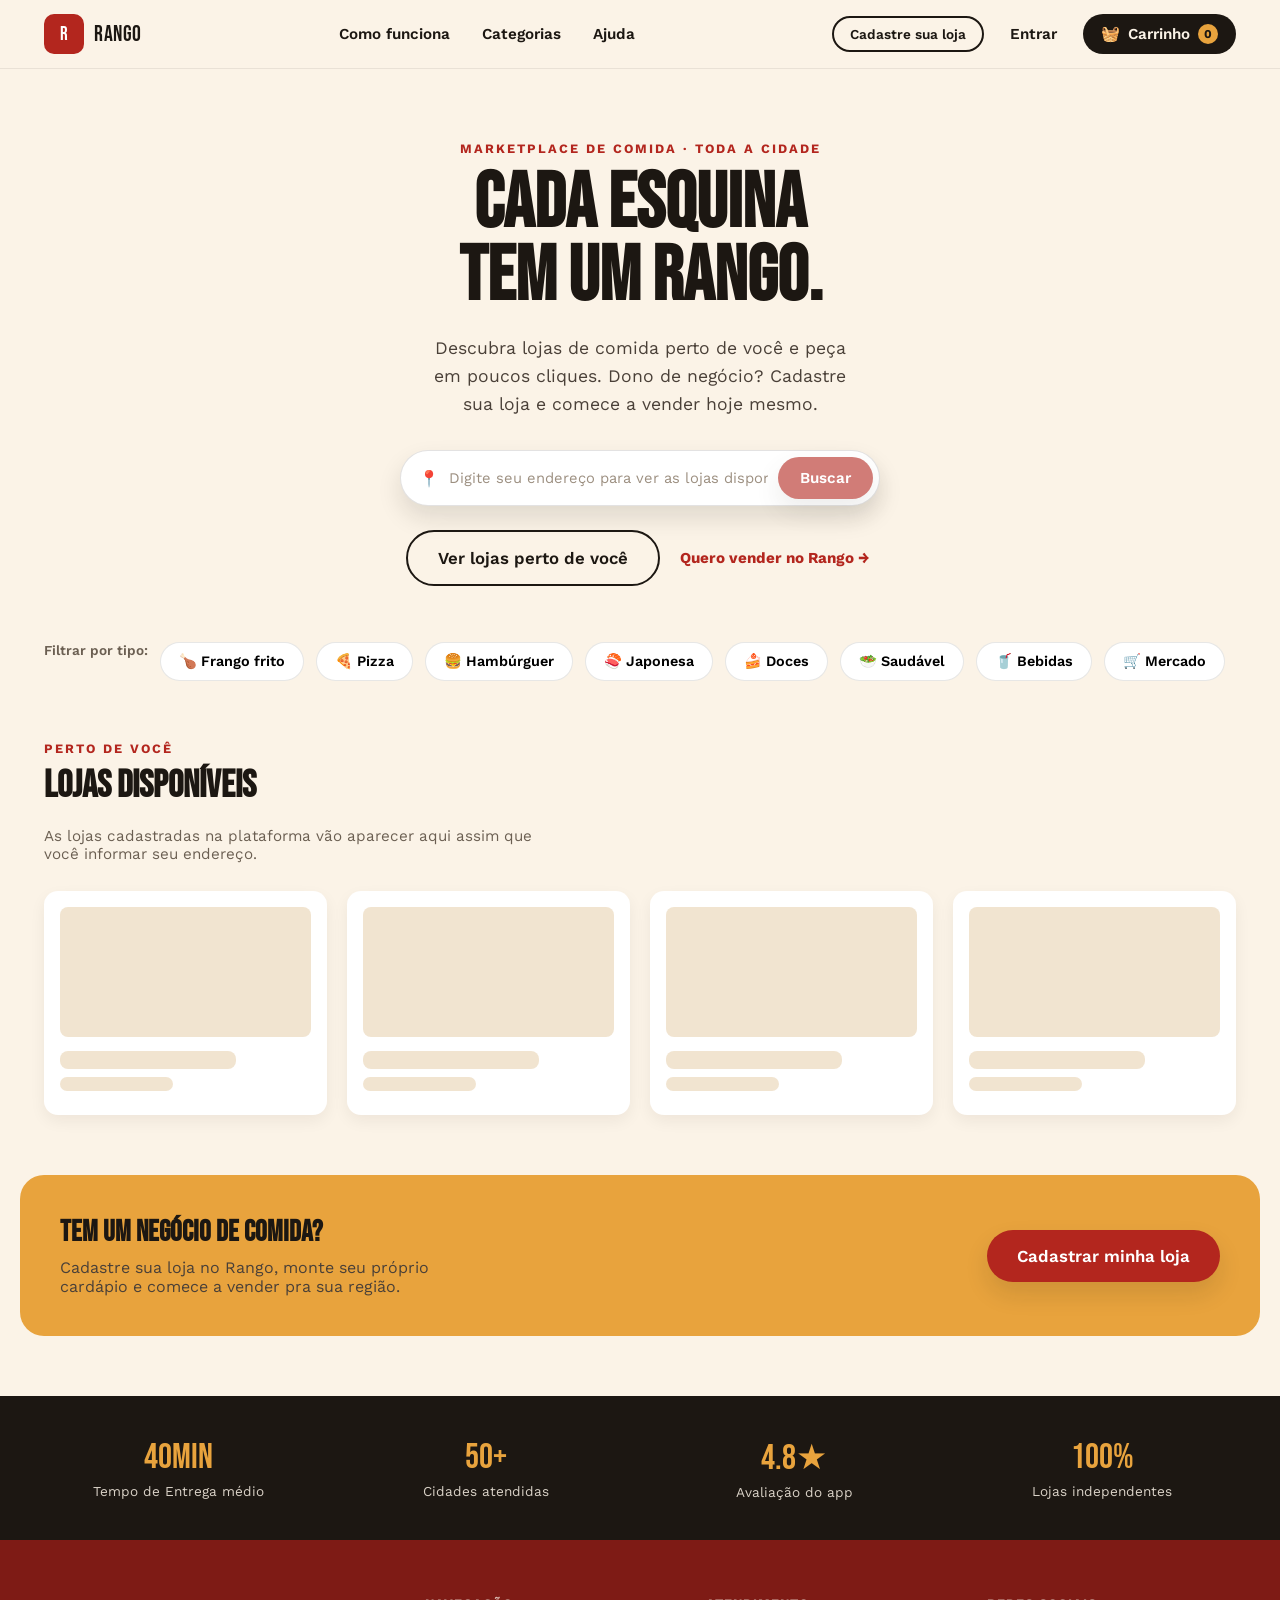
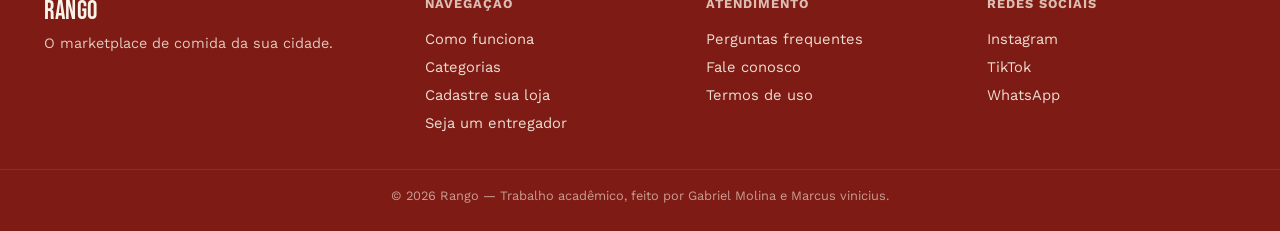
==== commit 338ab0ff: "Update login button to link to Login page" ====
--- a/index.html
+++ b/index.html
@@ -1,115 +1,196 @@
-<!DOCTYPE html>
-<html lang="pt-BR">
-<head>
-<meta charset="UTF-8">
-<meta name="viewport" content="width=device-width, initial-scale=1.0">
-<title>Entrar | Rango</title>
-<link rel="preconnect" href="https://fonts.googleapis.com">
-<link href="https://fonts.googleapis.com/css2?family=Bebas+Neue&family=Work+Sans:wght@400;500;600;700&display=swap" rel="stylesheet">
-<link rel="stylesheet" href="style.css">
-<link rel="stylesheet" href="Login-style.css">
-</head>
-<body class="login-body">
-
-  <!-- ===================== HEADER SIMPLES ===================== -->
-  <header class="header">
-    <div class="header__inner">
-      <a href="index.html" class="logo" id="btn-logo">
-        <span class="logo__mark">R</span>
-        <span class="logo__text">Rango</span>
-      </a>
-    </div>
-  </header>
-
-  <!-- ===================== LOGIN ===================== -->
-  <main class="login-main">
-    <section class="login-card">
-      <p class="login-card__eyebrow">Bem-vindo de volta</p>
-      <h1 class="login-card__title">Entrar no Rango</h1>
-      <p class="login-card__subtitle">Preencha seus dados para continuar.</p>
-
-      <form class="login-form" id="form-login" action="#" method="get">
-
-        <div class="login-form__group">
-          <label for="input-nome">Nome completo</label>
-          <input
-            type="text"
-            id="input-nome"
-            name="nome"
-            placeholder="Digite seu nome completo"
-            autocomplete="name"
-          >
-        </div>
-
-        <div class="login-form__group">
-          <label for="input-endereco">Endereço</label>
-          <input
-            type="text"
-            id="input-endereco"
-            name="endereco"
-            placeholder="Rua, número, bairro, cidade"
-            autocomplete="street-address"
-          >
-        </div>
-
-        <div class="login-form__row">
-          <div class="login-form__group">
-            <label for="input-email">E-mail</label>
-            <input
-              type="email"
-              id="input-email"
-              name="email"
-              placeholder="seuemail@exemplo.com"
-              autocomplete="email"
-            >
-          </div>
-
-          <div class="login-form__group">
-            <label for="input-telefone">Telefone</label>
-            <input
-              type="tel"
-              id="input-telefone"
-              name="telefone"
-              placeholder="(00) 00000-0000"
-              autocomplete="tel"
-            >
-          </div>
-        </div>
-
-        <div class="login-form__group">
-          <label for="input-cpf">CPF</label>
-          <input
-            type="text"
-            id="input-cpf"
-            name="cpf"
-            placeholder="000.000.000-00"
-            inputmode="numeric"
-            maxlength="14"
-            autocomplete="off"
-          >
-        </div>
-
-        <button type="submit" class="btn btn--primary btn--lg login-form__submit" id="btn-login-submit">
-          Entrar
-        </button>
-
-      </form>
-
-      <p class="login-card__footer">
-        Ainda não tem conta?
-        <a href="#" id="link-cadastro">Cadastre-se</a>
-      </p>
-
-      <a href="index.html" class="login-card__voltar" id="link-voltar">← Voltar para o início</a>
-    </section>
-  </main>
-
-  <!--
-    OBS
-    Nenhum <script> foi incluído. O VINIMIL ainda precisa:
-    - Validar os campos (nome, endereço, email, telefone, cpf)
-    - Tratar o envio do #form-login (hoje o botão #btn-login-submit não faz nada real)
-    - Ligar os links #link-cadastro e #link-voltar caso precise de comportamento extra
-  -->
-</body>
-</html>
+<!DOCTYPE html>
+<html lang="pt-BR">
+<head>
+<meta charset="UTF-8">
+<meta name="viewport" content="width=device-width, initial-scale=1.0">
+<title>Rango | Peça de qualquer loja perto de você</title>
+<link rel="preconnect" href="https://fonts.googleapis.com">
+<link href="https://fonts.googleapis.com/css2?family=Bebas+Neue&family=Work+Sans:wght@400;500;600;700&display=swap" rel="stylesheet">
+<link rel="stylesheet" href="style.css">
+</head>
+<body>
+
+  <!-- ===================== HEADER ===================== -->
+  <header class="header">
+    <div class="header__inner">
+      <a href="#" class="logo" id="btn-logo">
+        <span class="logo__mark">R</span>
+        <span class="logo__text">Rango</span>
+      </a>
+
+      <nav class="nav" aria-label="Navegação principal">
+        <a href="#" class="nav__link" id="btn-como-funciona">Como funciona</a>
+        <a href="#" class="nav__link" id="btn-categorias">Categorias</a>
+        <a href="#" class="nav__link" id="btn-ajuda">Ajuda</a>
+      </nav>
+
+      <div class="header__actions">
+        <a href="#" class="btn btn--outline btn--sm" id="btn-cadastrar-loja">Cadastre sua loja</a>
+        <button href="Login/Login.html" type="button" class="btn btn--ghost" id="btn-login">Entrar</button>
+        <button type="button" class="btn btn--cart" id="btn-carrinho">
+          <span class="btn__cart-icon" aria-hidden="true">🧺</span>
+          Carrinho
+          <span class="btn__badge" id="carrinho-contador">0</span>
+        </button>
+      </div>
+
+      <button type="button" class="hamburger" id="btn-menu-mobile" aria-label="Abrir menu">
+        <span></span><span></span><span></span>
+      </button>
+    </div>
+  </header>
+
+  <!-- ===================== HERO ===================== -->
+  <main>
+    <section class="hero">
+      <div class="hero__content">
+        <p class="hero__eyebrow">Marketplace de comida · Toda a cidade</p>
+        <h1 class="hero__title">CADA ESQUINA<br>TEM UM RANGO.</h1>
+        <p class="hero__subtitle">
+          Descubra lojas de comida perto de você e peça em poucos cliques.
+          Dono de negócio? Cadastre sua loja e comece a vender hoje mesmo.
+        </p>
+
+        <form class="hero__search" role="search" onsubmit="return false;">
+          <span class="hero__search-icon" aria-hidden="true">📍</span>
+          <input
+            type="text"
+            id="input-endereco"
+            class="hero__search-input"
+            placeholder="Digite seu endereço para ver as lojas disponíveis"
+            disabled
+          >
+          <button type="button" class="btn btn--primary" id="btn-buscar-endereco" disabled>Buscar</button>
+        </form>
+
+        <div class="hero__cta">
+          <button type="button" class="btn btn--outline btn--lg" id="btn-ver-lojas">
+            Ver lojas perto de você
+          </button>
+          <a href="#" class="btn btn--text" id="btn-quero-vender">
+            Quero vender no Rango →
+          </a>
+        </div>
+      </div>
+    </section>
+
+    <!-- ===================== CATEGORIAS ===================== -->
+    <section class="categorias">
+      <p class="categorias__label">Filtrar por tipo:</p>
+      <div class="categorias__lista">
+        <button type="button" class="chip" id="cat-frango">🍗 Frango frito</button>
+        <button type="button" class="chip" id="cat-pizza">🍕 Pizza</button>
+        <button type="button" class="chip" id="cat-hamburguer">🍔 Hambúrguer</button>
+        <button type="button" class="chip" id="cat-japonesa">🍣 Japonesa</button>
+        <button type="button" class="chip" id="cat-doces">🍰 Doces</button>
+        <button type="button" class="chip" id="cat-saudavel">🥗 Saudável</button>
+        <button type="button" class="chip" id="cat-bebidas">🥤 Bebidas</button>
+        <button type="button" class="chip" id="cat-mercado">🛒 Mercado</button>
+      </div>
+    </section>
+
+    <!-- ===================== LOJAS (estado dinâmico) ===================== -->
+    <section class="lojas">
+      <div class="lojas__header">
+        <p class="section-eyebrow">Perto de você</p>
+        <h2 class="section-title">Lojas disponíveis</h2>
+        <p class="lojas__hint">
+          As lojas cadastradas na plataforma vão aparecer aqui assim que
+          você informar seu endereço.
+        </p>
+      </div>
+
+      <div class="lojas__grid" id="lista-lojas">
+        <!-- Card placeholder 1 (skeleton) -->
+        <div class="loja-card loja-card--skeleton" aria-hidden="true">
+          <div class="skeleton skeleton--imagem"></div>
+          <div class="skeleton skeleton--linha skeleton--titulo"></div>
+          <div class="skeleton skeleton--linha skeleton--curta"></div>
+        </div>
+        <!-- Card placeholder 2 (skeleton) -->
+        <div class="loja-card loja-card--skeleton" aria-hidden="true">
+          <div class="skeleton skeleton--imagem"></div>
+          <div class="skeleton skeleton--linha skeleton--titulo"></div>
+          <div class="skeleton skeleton--linha skeleton--curta"></div>
+        </div>
+        <!-- Card placeholder 3 (skeleton) -->
+        <div class="loja-card loja-card--skeleton" aria-hidden="true">
+          <div class="skeleton skeleton--imagem"></div>
+          <div class="skeleton skeleton--linha skeleton--titulo"></div>
+          <div class="skeleton skeleton--linha skeleton--curta"></div>
+        </div>
+        <!-- Card placeholder 4 (skeleton) -->
+        <div class="loja-card loja-card--skeleton" aria-hidden="true">
+          <div class="skeleton skeleton--imagem"></div>
+          <div class="skeleton skeleton--linha skeleton--titulo"></div>
+          <div class="skeleton skeleton--linha skeleton--curta"></div>
+        </div>
+      </div>
+    </section>
+
+    <!-- ===================== CTA VENDEDOR ===================== -->
+    <section class="cta-vendedor">
+      <div class="cta-vendedor__texto">
+        <h2>Tem um negócio de comida?</h2>
+        <p>Cadastre sua loja no Rango, monte seu próprio cardápio e comece a vender pra sua região.</p>
+      </div>
+      <button type="button" class="btn btn--primary btn--lg" id="btn-cadastrar-loja-cta">
+        Cadastrar minha loja
+      </button>
+    </section>
+
+    <!-- ===================== FAIXA DA PLATAFORMA ===================== -->
+    <section class="faixa">
+      <div class="faixa__item">
+        <span class="faixa__num">40min</span>
+        <span class="faixa__label">Tempo de Entrega médio</span>
+      </div>
+      <div class="faixa__item">
+        <span class="faixa__num">50+</span>
+        <span class="faixa__label">Cidades atendidas</span>
+      </div>
+      <div class="faixa__item">
+        <span class="faixa__num">4.8★</span>
+        <span class="faixa__label">Avaliação do app</span>
+      </div>
+      <div class="faixa__item">
+        <span class="faixa__num">100%</span>
+        <span class="faixa__label">Lojas independentes</span>
+      </div>
+    </section>
+  </main>
+
+  <!-- ===================== FOOTER ===================== -->
+  <footer class="footer">
+    <div class="footer__inner">
+      <div class="footer__brand">
+        <span class="logo__text logo__text--light">Rango</span>
+        <p>O marketplace de comida da sua cidade.</p>
+      </div>
+
+      <div class="footer__col">
+        <h4>Navegação</h4>
+        <a href="#" id="footer-como-funciona">Como funciona</a>
+        <a href="#" id="footer-categorias">Categorias</a>
+        <a href="#" id="footer-cadastrar-loja">Cadastre sua loja</a>
+        <a href="#" id="footer-entregador">Seja um entregador</a>
+      </div>
+
+      <div class="footer__col">
+        <h4>Atendimento</h4>
+        <a href="#" id="footer-faq">Perguntas frequentes</a>
+        <a href="#" id="footer-contato">Fale conosco</a>
+        <a href="#" id="footer-termos">Termos de uso</a>
+      </div>
+
+      <div class="footer__col">
+        <h4>Redes sociais</h4>
+        <a href="#" id="footer-instagram">Instagram</a>
+        <a href="#" id="footer-tiktok">TikTok</a>
+        <a href="#" id="footer-whatsapp">WhatsApp</a>
+      </div>
+    </div>
+    <p class="footer__copy">© 2026 Rango — Trabalho acadêmico, feito por Gabriel Molina e Marcus vinicius.</p>
+  </footer>
+</body>
+</html>
--- a/style.css
+++ b/style.css
@@ -1,123 +1,561 @@
-.login-body{
-  min-height: 100vh;
-  display: flex;
-  flex-direction: column;
-}
-
-.login-main{
-  flex: 1;
-  display: flex;
-  align-items: center;
-  justify-content: center;
-  padding: 40px 24px 60px;
-}
-
-.login-card{
-  width: 100%;
-  max-width: 460px;
-  background: var(--branco);
-  border-radius: 20px;
-  padding: 40px 36px;
-  box-shadow: var(--sombra);
-}
-
-.login-card__eyebrow{
-  text-transform: uppercase;
-  letter-spacing: 2px;
-  font-size: 0.78rem;
-  font-weight: 700;
-  color: var(--vermelho);
-  margin: 0 0 8px;
-  text-align: center;
-}
-
-.login-card__title{
-  font-family: var(--display);
-  font-size: 2.2rem;
-  margin: 0 0 8px;
-  text-align: center;
-}
-
-.login-card__subtitle{
-  font-size: 0.95rem;
-  color: #6B5F52;
-  text-align: center;
-  margin: 0 0 28px;
-}
-
-.login-form{
-  display: flex;
-  flex-direction: column;
-  gap: 18px;
-}
-
-.login-form__row{
-  display: grid;
-  grid-template-columns: 1fr 1fr;
-  gap: 18px;
-}
-
-.login-form__group{
-  display: flex;
-  flex-direction: column;
-  gap: 6px;
-}
-
-.login-form__group label{
-  font-size: 0.85rem;
-  font-weight: 600;
-  color: var(--carvao);
-}
-
-.login-form__group input{
-  font-family: var(--corpo);
-  font-size: 0.95rem;
-  padding: 12px 14px;
-  border: 1px solid rgba(28,23,18,0.15);
-  border-radius: 10px;
-  background: var(--creme);
-  color: var(--carvao);
-  outline: none;
-  transition: border-color .15s ease, background .15s ease;
-}
-
-.login-form__group input::placeholder{
-  color: #9C8F80;
-}
-
-.login-form__group input:focus{
-  border-color: var(--vermelho);
-  background: var(--branco);
-}
-
-.login-form__submit{
-  margin-top: 8px;
-  width: 100%;
-  justify-content: center;
-}
-
-.login-card__footer{
-  text-align: center;
-  font-size: 0.9rem;
-  color: #6B5F52;
-  margin: 22px 0 0;
-}
-.login-card__footer a{
-  color: var(--vermelho);
-  font-weight: 700;
-}
-.login-card__footer a:hover{ text-decoration: underline; }
-
-.login-card__voltar{
-  display: block;
-  text-align: center;
-  margin-top: 18px;
-  font-size: 0.85rem;
-  color: #6B5F52;
-}
-.login-card__voltar:hover{ color: var(--carvao); }
-
-@media (max-width: 520px){
-  .login-card{ padding: 32px 24px; }
-  .login-form__row{ grid-template-columns: 1fr; }
-}
+/* =========================================================
+   FRANGO REAL — TELA INICIAL
+   Tokens de marca
+   ========================================================= */
+:root{
+  --vermelho: #B3261E;
+  --vermelho-escuro: #7E1B15;
+  --mostarda: #E8A33D;
+  --carvao: #1C1712;
+  --creme: #FBF3E7;
+  --creme-escuro: #F1E4D0;
+  --verde: #4A5D3A;
+  --branco: #FFFFFF;
+
+  --display: 'Bebas Neue', 'Arial Narrow', sans-serif;
+  --corpo: 'Work Sans', 'Segoe UI', sans-serif;
+
+  --radius: 14px;
+  --sombra: 0 12px 24px rgba(28,23,18,0.12);
+}
+
+*{ box-sizing: border-box; }
+
+html{ scroll-behavior: smooth; }
+
+body{
+  margin: 0;
+  font-family: var(--corpo);
+  background: var(--creme);
+  color: var(--carvao);
+  -webkit-font-smoothing: antialiased;
+}
+
+a{ text-decoration: none; color: inherit; }
+
+button{ font-family: inherit; cursor: pointer; border: none; }
+
+:focus-visible{
+  outline: 3px solid var(--mostarda);
+  outline-offset: 2px;
+}
+
+/* =========================================================
+   BOTÕES (todos sem comportamento — só estilo)
+   ========================================================= */
+.btn{
+  display: inline-flex;
+  align-items: center;
+  gap: 8px;
+  padding: 12px 22px;
+  border-radius: 999px;
+  font-weight: 600;
+  font-size: 0.95rem;
+  transition: transform .15s ease, box-shadow .15s ease, background .15s ease;
+  white-space: nowrap;
+}
+.btn:hover{ transform: translateY(-2px); }
+
+.btn--primary{ background: var(--vermelho); color: var(--branco); box-shadow: var(--sombra); }
+.btn--primary:hover{ background: var(--vermelho-escuro); }
+
+.btn--outline{ background: transparent; color: var(--carvao); border: 2px solid var(--carvao); }
+.btn--outline:hover{ background: var(--carvao); color: var(--creme); }
+
+.btn--ghost{ background: transparent; color: var(--carvao); padding: 10px 16px; }
+.btn--ghost:hover{ background: var(--creme-escuro); }
+
+.btn--cart{
+  background: var(--carvao);
+  color: var(--creme);
+  padding: 10px 18px;
+  position: relative;
+}
+.btn--cart:hover{ background: #322A22; }
+
+.btn--lg{ padding: 16px 30px; font-size: 1.05rem; }
+.btn--sm{ padding: 8px 16px; font-size: 0.85rem; }
+
+.btn__badge{
+  background: var(--mostarda);
+  color: var(--carvao);
+  font-size: 0.75rem;
+  font-weight: 700;
+  min-width: 20px;
+  height: 20px;
+  border-radius: 50%;
+  display: inline-flex;
+  align-items: center;
+  justify-content: center;
+  padding: 0 4px;
+}
+
+/* =========================================================
+   HEADER
+   ========================================================= */
+.header{
+  position: sticky;
+  top: 0;
+  z-index: 50;
+  background: var(--creme);
+  border-bottom: 1px solid rgba(28,23,18,0.08);
+}
+
+.header__inner{
+  max-width: 1240px;
+  margin: 0 auto;
+  padding: 14px 24px;
+  display: flex;
+  align-items: center;
+  gap: 32px;
+}
+
+.logo{ display: flex; align-items: center; gap: 10px; }
+
+.logo__mark{
+  background: var(--vermelho);
+  color: var(--branco);
+  font-family: var(--display);
+  font-size: 1.2rem;
+  letter-spacing: 1px;
+  width: 40px;
+  height: 40px;
+  border-radius: 10px;
+  display: flex;
+  align-items: center;
+  justify-content: center;
+}
+
+.logo__text{
+  font-family: var(--display);
+  font-size: 1.4rem;
+  letter-spacing: 0.5px;
+  color: var(--carvao);
+}
+.logo__text strong{ color: var(--vermelho); font-weight: normal; }
+.logo__text--light{ color: var(--creme); font-size: 1.6rem; }
+.logo__text--light strong{ color: var(--mostarda); }
+
+.nav{
+  display: flex;
+  align-items: center;
+  gap: 28px;
+  margin: 0 auto;
+}
+
+.nav__link{
+  font-weight: 600;
+  font-size: 0.95rem;
+  color: var(--carvao);
+  position: relative;
+  padding: 6px 2px;
+}
+.nav__link::after{
+  content: '';
+  position: absolute;
+  left: 0; bottom: 0;
+  width: 0%;
+  height: 2px;
+  background: var(--vermelho);
+  transition: width .2s ease;
+}
+.nav__link:hover::after{ width: 100%; }
+
+.header__actions{ display: flex; align-items: center; gap: 10px; }
+
+.hamburger{
+  display: none;
+  flex-direction: column;
+  gap: 5px;
+  background: transparent;
+  padding: 6px;
+}
+.hamburger span{
+  width: 24px;
+  height: 2px;
+  background: var(--carvao);
+  border-radius: 2px;
+}
+
+/* =========================================================
+   HERO
+   ========================================================= */
+.hero{
+  max-width: 760px;
+  margin: 0 auto;
+  padding: 72px 24px 48px;
+  text-align: center;
+}
+
+.hero__eyebrow,
+.hero__title,
+.hero__subtitle{ text-align: center; }
+
+.hero__search{ margin-left: auto; margin-right: auto; }
+
+.hero__eyebrow{
+  text-transform: uppercase;
+  letter-spacing: 2px;
+  font-size: 0.8rem;
+  font-weight: 700;
+  color: var(--vermelho);
+  margin: 0 0 12px;
+}
+
+.hero__title{
+  font-family: var(--display);
+  font-size: clamp(3.2rem, 6vw, 5.5rem);
+  line-height: 0.95;
+  margin: 0 0 20px;
+  color: var(--carvao);
+}
+
+.hero__subtitle{
+  font-size: 1.1rem;
+  line-height: 1.6;
+  color: #4A4038;
+  max-width: 440px;
+  margin: 0 auto 32px;
+}
+
+.hero__cta{ display: flex; gap: 14px; flex-wrap: wrap; justify-content: center; }
+
+/* =========================================================
+   CATEGORIAS (chips)
+   ========================================================= */
+.categorias{
+  max-width: 1240px;
+  margin: 0 auto;
+  padding: 8px 24px 40px;
+  display: flex;
+  gap: 12px;
+  flex-wrap: wrap;
+}
+
+.chip{
+  background: var(--branco);
+  border: 1px solid rgba(28,23,18,0.1);
+  padding: 10px 18px;
+  border-radius: 999px;
+  font-weight: 600;
+  font-size: 0.9rem;
+  transition: background .15s ease, border-color .15s ease;
+}
+.chip:hover{ background: var(--creme-escuro); border-color: var(--vermelho); }
+
+/* =========================================================
+   DESTAQUES / CARDS
+   ========================================================= */
+.destaques{
+  max-width: 1240px;
+  margin: 0 auto;
+  padding: 20px 24px 60px;
+}
+
+.section-eyebrow{
+  text-transform: uppercase;
+  letter-spacing: 2px;
+  font-size: 0.8rem;
+  font-weight: 700;
+  color: var(--vermelho);
+  margin: 0 0 6px;
+}
+
+.section-title{
+  font-family: var(--display);
+  font-size: 2.4rem;
+  margin: 0 0 28px;
+}
+
+.cards{
+  display: grid;
+  grid-template-columns: repeat(4, 1fr);
+  gap: 20px;
+}
+
+.card{
+  background: var(--branco);
+  border-radius: var(--radius);
+  padding: 18px;
+  position: relative;
+  box-shadow: 0 6px 16px rgba(28,23,18,0.06);
+  display: flex;
+  flex-direction: column;
+}
+
+.card__tag{
+  position: absolute;
+  top: 14px;
+  left: 14px;
+  background: var(--carvao);
+  color: var(--creme);
+  font-size: 0.7rem;
+  font-weight: 700;
+  text-transform: uppercase;
+  letter-spacing: 0.5px;
+  padding: 5px 10px;
+  border-radius: 6px;
+  transform: rotate(-4deg);
+  z-index: 2;
+}
+.card__tag--promo{ background: var(--vermelho); }
+
+.card__image{
+  height: 150px;
+  border-radius: 10px;
+  margin-bottom: 14px;
+  background-size: cover;
+  background-position: center;
+}
+.card__image--balde{ background: radial-gradient(circle at 30% 30%, var(--mostarda), var(--vermelho) 70%); }
+.card__image--combo{ background: radial-gradient(circle at 60% 40%, #F5C877, var(--vermelho-escuro) 75%); }
+.card__image--sanduiche{ background: radial-gradient(circle at 40% 50%, #F0B25E, var(--carvao) 85%); }
+.card__image--acompanhamento{ background: radial-gradient(circle at 50% 40%, #FFE3A8, var(--verde) 85%); }
+
+.card__title{
+  font-family: var(--display);
+  font-size: 1.25rem;
+  letter-spacing: 0.3px;
+  margin: 0 0 6px;
+}
+
+.card__desc{
+  font-size: 0.88rem;
+  color: #5A4F45;
+  line-height: 1.5;
+  margin: 0 0 16px;
+  flex-grow: 1;
+}
+
+.card__footer{
+  display: flex;
+  align-items: center;
+  justify-content: space-between;
+}
+
+.price{
+  font-family: var(--display);
+  font-size: 1.5rem;
+  color: var(--vermelho);
+}
+.price small{ font-size: 0.9rem; }
+
+/* =========================================================
+   FAIXA DE CONFIANÇA
+   ========================================================= */
+.faixa{
+  background: var(--carvao);
+  color: var(--creme);
+  display: grid;
+  grid-template-columns: repeat(4, 1fr);
+  text-align: center;
+  padding: 40px 24px;
+}
+
+.faixa__item{ display: flex; flex-direction: column; gap: 4px; }
+
+.faixa__num{
+  font-family: var(--display);
+  font-size: 2.2rem;
+  color: var(--mostarda);
+}
+
+.faixa__label{
+  font-size: 0.85rem;
+  opacity: 0.85;
+}
+
+/* =========================================================
+   FOOTER
+   ========================================================= */
+.footer{ background: var(--vermelho-escuro); color: var(--creme); }
+
+.footer__inner{
+  max-width: 1240px;
+  margin: 0 auto;
+  padding: 56px 24px 32px;
+  display: grid;
+  grid-template-columns: 1.4fr 1fr 1fr 1fr;
+  gap: 32px;
+}
+
+.footer__brand p{ opacity: 0.8; margin-top: 8px; font-size: 0.9rem; }
+
+.footer__col h4{
+  text-transform: uppercase;
+  font-size: 0.8rem;
+  letter-spacing: 1px;
+  opacity: 0.75;
+  margin: 0 0 14px;
+}
+
+.footer__col a{
+  display: block;
+  font-size: 0.92rem;
+  padding: 5px 0;
+  opacity: 0.9;
+}
+.footer__col a:hover{ opacity: 1; text-decoration: underline; }
+
+.footer__copy{
+  text-align: center;
+  font-size: 0.8rem;
+  opacity: 0.6;
+  padding: 18px 24px 28px;
+  margin: 0;
+  border-top: 1px solid rgba(251,243,231,0.15);
+}
+
+/* =========================================================
+   RESPONSIVO
+   ========================================================= */
+@media (max-width: 900px){
+  .nav, .header__actions{ display: none; }
+  .hamburger{ display: flex; }
+
+  .hero{ grid-template-columns: 1fr; text-align: center; }
+  .hero__subtitle{ margin-left: auto; margin-right: auto; }
+  .hero__cta{ justify-content: center; }
+
+  .cards{ grid-template-columns: repeat(2, 1fr); }
+  .faixa{ grid-template-columns: repeat(2, 1fr); gap: 24px; }
+  .footer__inner{ grid-template-columns: 1fr 1fr; }
+}
+
+@media (max-width: 520px){
+  .cards{ grid-template-columns: 1fr; }
+  .footer__inner{ grid-template-columns: 1fr; }
+}
+
+@media (prefers-reduced-motion: reduce){
+  *{ transition: none !important; scroll-behavior: auto !important; }
+}
+
+/* =========================================================
+   ATUALIZAÇÃO — VERSÃO MARKETPLACE (sem produtos fixos)
+   ========================================================= */
+
+.btn--text{
+  background: transparent;
+  color: var(--vermelho);
+  padding: 12px 6px;
+  font-weight: 700;
+}
+.btn--text:hover{ text-decoration: underline; transform: none; }
+
+/* Busca de endereço no hero */
+.hero__search{
+  display: flex;
+  align-items: center;
+  gap: 10px;
+  background: var(--branco);
+  border: 1px solid rgba(28,23,18,0.12);
+  border-radius: 999px;
+  padding: 6px 6px 6px 18px;
+  max-width: 480px;
+  margin-bottom: 24px;
+  box-shadow: var(--sombra);
+}
+.hero__search-icon{ font-size: 1rem; }
+.hero__search-input{
+  flex: 1;
+  border: none;
+  outline: none;
+  font-family: var(--corpo);
+  font-size: 0.92rem;
+  padding: 10px 0;
+  background: transparent;
+  color: var(--carvao);
+}
+.hero__search-input::placeholder{ color: #9C8F80; }
+.hero__search-input:disabled{ cursor: not-allowed; }
+.hero__search .btn:disabled{ opacity: 0.6; cursor: not-allowed; }
+.hero__search .btn:disabled:hover{ transform: none; background: var(--vermelho); }
+
+/* Categorias com legenda */
+.categorias__label{
+  font-size: 0.85rem;
+  font-weight: 600;
+  color: #6B5F52;
+  margin: 0 0 12px;
+}
+.categorias__lista{ display: flex; gap: 12px; flex-wrap: wrap; }
+
+/* Seção de lojas */
+.lojas{
+  max-width: 1240px;
+  margin: 0 auto;
+  padding: 20px 24px 60px;
+}
+.lojas__hint{
+  font-size: 0.95rem;
+  color: #6B5F52;
+  margin: -10px 0 28px;
+  max-width: 520px;
+}
+
+.lojas__grid{
+  display: grid;
+  grid-template-columns: repeat(4, 1fr);
+  gap: 20px;
+}
+
+/* Card de loja — estado esqueleto (nenhuma loja cadastrada ainda) */
+.loja-card{
+  background: var(--branco);
+  border-radius: var(--radius);
+  padding: 16px;
+  box-shadow: 0 6px 16px rgba(28,23,18,0.06);
+}
+
+.skeleton{
+  background: linear-gradient(90deg, var(--creme-escuro) 25%, #E9DCC6 37%, var(--creme-escuro) 63%);
+  background-size: 400% 100%;
+  animation: shimmer 2.2s ease infinite;
+  border-radius: 8px;
+}
+.skeleton--imagem{ height: 130px; margin-bottom: 14px; }
+.skeleton--linha{ height: 14px; margin-bottom: 8px; }
+.skeleton--titulo{ width: 70%; height: 18px; }
+.skeleton--curta{ width: 45%; }
+
+@keyframes shimmer{
+  0%{ background-position: 100% 0; }
+  100%{ background-position: -100% 0; }
+}
+
+/* CTA para quem quer vender */
+.cta-vendedor{
+  max-width: 1240px;
+  margin: 0 auto 60px;
+  padding: 40px;
+  background: var(--mostarda);
+  border-radius: 24px;
+  display: flex;
+  align-items: center;
+  justify-content: space-between;
+  gap: 24px;
+  flex-wrap: wrap;
+}
+.cta-vendedor__texto h2{
+  font-family: var(--display);
+  font-size: 1.8rem;
+  margin: 0 0 8px;
+  color: var(--carvao);
+}
+.cta-vendedor__texto p{
+  margin: 0;
+  color: #4A4038;
+  max-width: 420px;
+}
+
+@media (max-width: 900px){
+  .lojas__grid{ grid-template-columns: repeat(2, 1fr); }
+  .cta-vendedor{ flex-direction: column; text-align: center; }
+}
+@media (max-width: 520px){
+  .lojas__grid{ grid-template-columns: 1fr; }
+}
+@media (prefers-reduced-motion: reduce){
+  .skeleton{ animation: none; }
+}
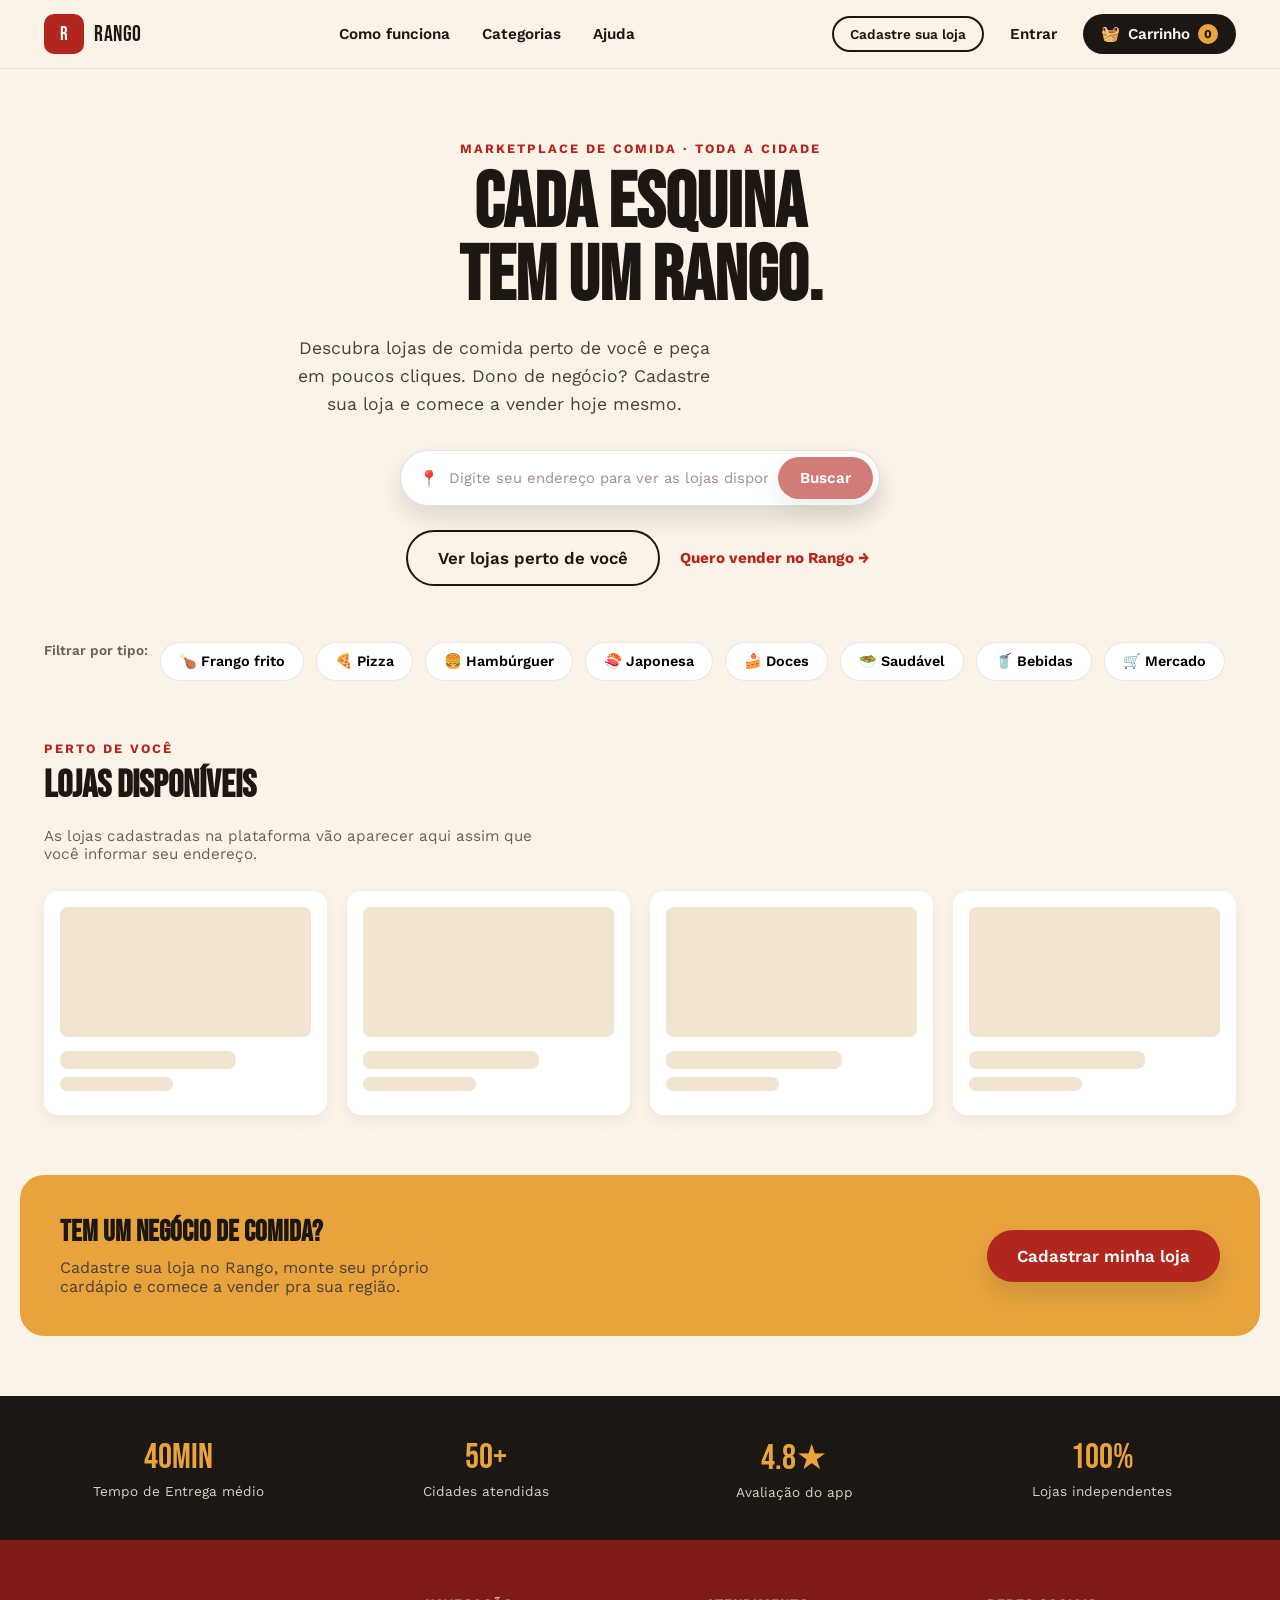
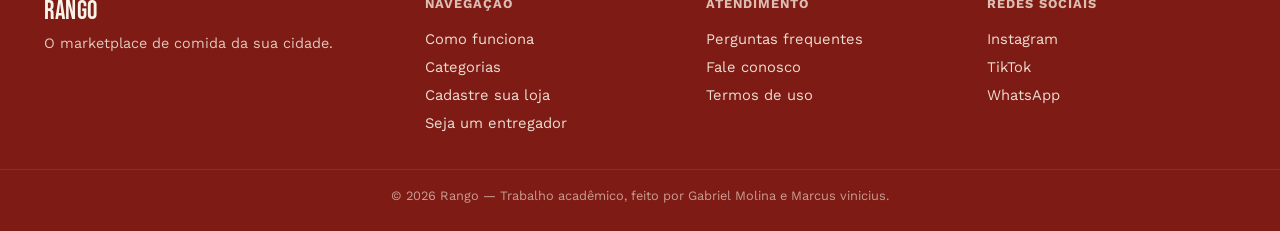
==== commit daf3e6b1: "alteraçoes perigosas" ====
--- a/index.html
+++ b/index.html
@@ -26,7 +26,7 @@
 
       <div class="header__actions">
         <a href="#" class="btn btn--outline btn--sm" id="btn-cadastrar-loja">Cadastre sua loja</a>
-        <button href="Login/Login.html" type="button" class="btn btn--ghost" id="btn-login">Entrar</button>
+        <button onclick="window.location.href='Login/Login.html'" type="button" class="btn btn--ghost" id="btn-login">Entrar</button>
         <button type="button" class="btn btn--cart" id="btn-carrinho">
           <span class="btn__cart-icon" aria-hidden="true">🧺</span>
           Carrinho
--- a/style.css
+++ b/style.css
@@ -215,7 +215,7 @@
   line-height: 1.6;
   color: #4A4038;
   max-width: 440px;
-  margin: 0 auto 32px;
+  margin: 0 0 32px;
 }
 
 .hero__cta{ display: flex; gap: 14px; flex-wrap: wrap; justify-content: center; }
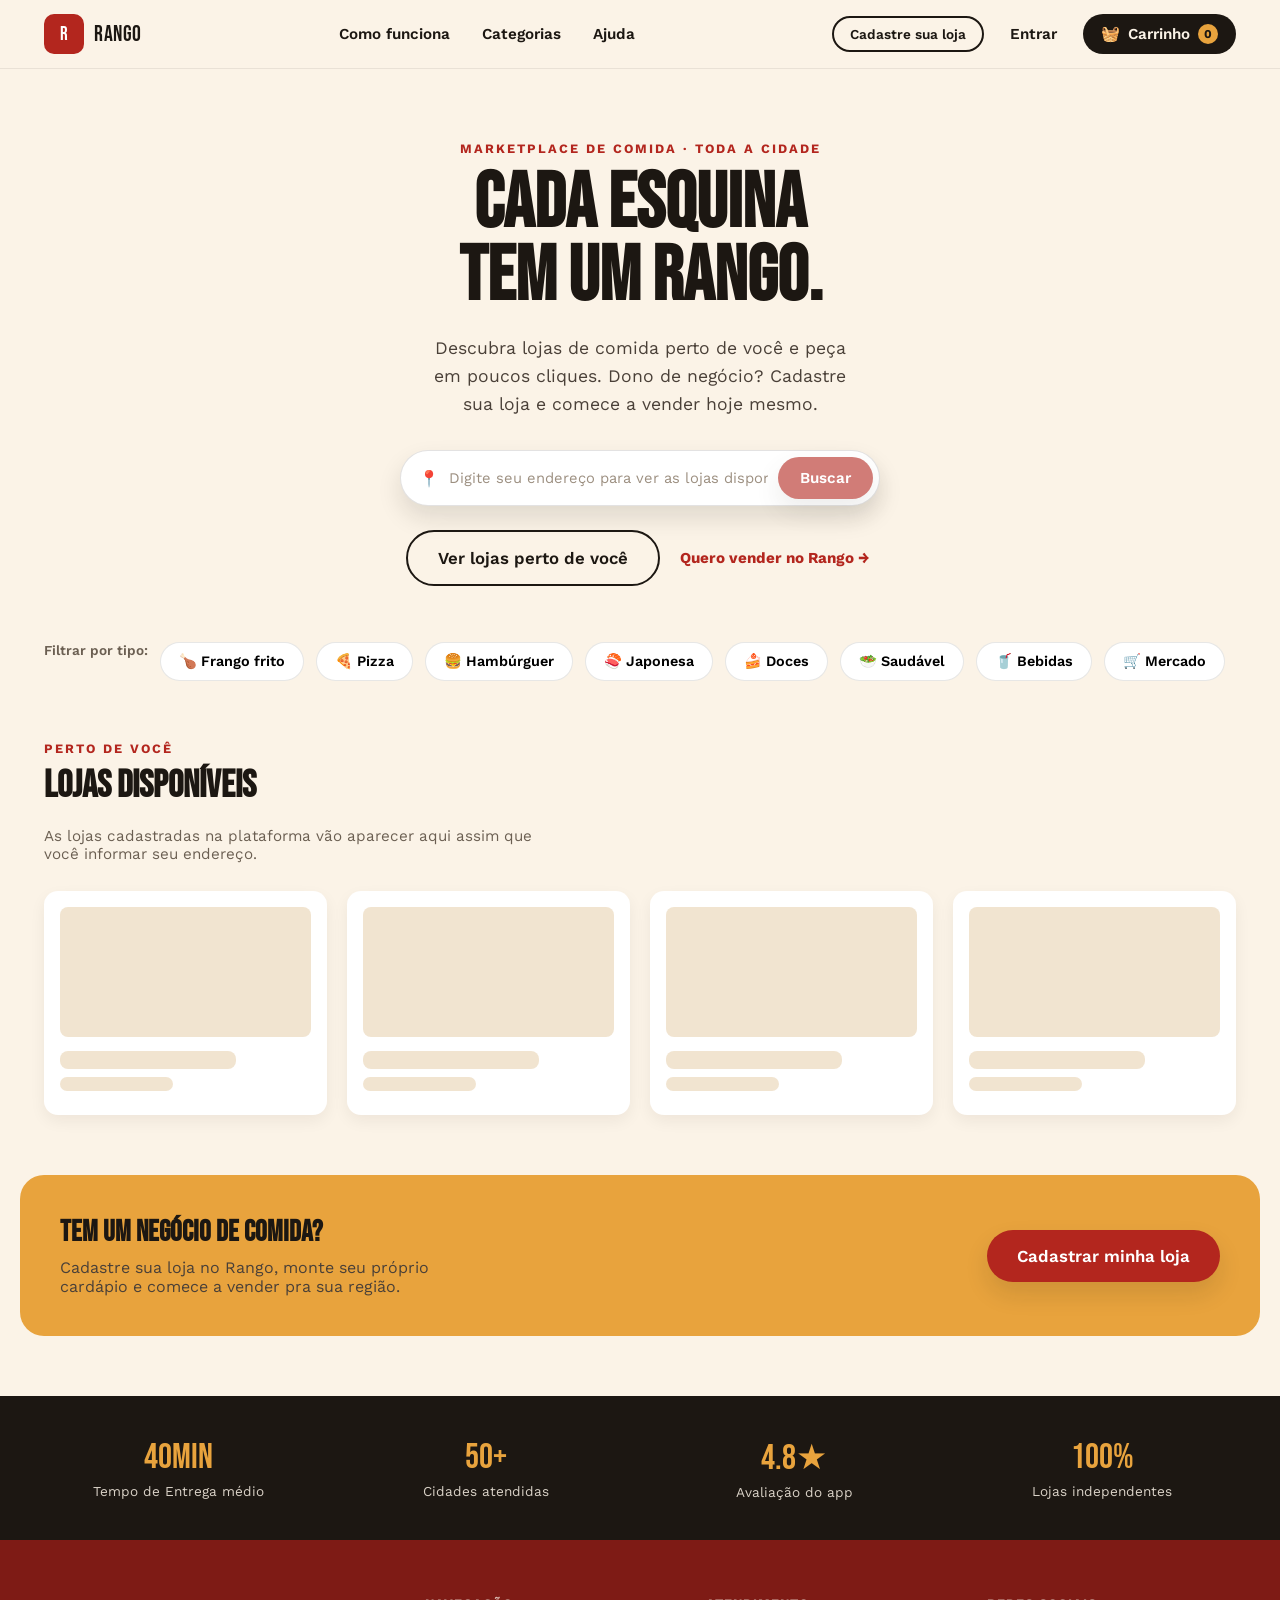
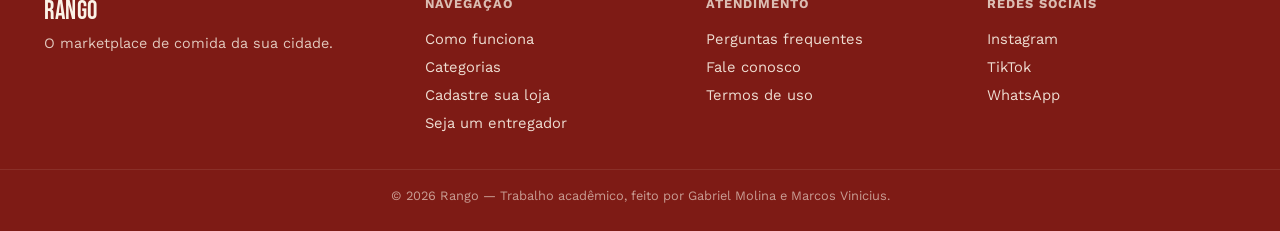
==== commit 75de8751: "checkout + alinhamento de novo" ====
--- a/index.html
+++ b/index.html
@@ -27,7 +27,7 @@
       <div class="header__actions">
         <a href="#" class="btn btn--outline btn--sm" id="btn-cadastrar-loja">Cadastre sua loja</a>
         <button onclick="window.location.href='Login/Login.html'" type="button" class="btn btn--ghost" id="btn-login">Entrar</button>
-        <button type="button" class="btn btn--cart" id="btn-carrinho">
+        <button onclick="window.location.href='checkout.html'" type="button" class="btn btn--cart" id="btn-carrinho">
           <span class="btn__cart-icon" aria-hidden="true">🧺</span>
           Carrinho
           <span class="btn__badge" id="carrinho-contador">0</span>
@@ -190,7 +190,7 @@
         <a href="#" id="footer-whatsapp">WhatsApp</a>
       </div>
     </div>
-    <p class="footer__copy">© 2026 Rango — Trabalho acadêmico, feito por Gabriel Molina e Marcus vinicius.</p>
+    <p class="footer__copy">© 2026 Rango — Trabalho acadêmico, feito por Gabriel Molina e Marcos Vinicius.</p>
   </footer>
 </body>
 </html>
--- a/style.css
+++ b/style.css
@@ -215,7 +215,7 @@
   line-height: 1.6;
   color: #4A4038;
   max-width: 440px;
-  margin: 0 0 32px;
+  margin: 0 auto 32px;
 }
 
 .hero__cta{ display: flex; gap: 14px; flex-wrap: wrap; justify-content: center; }
